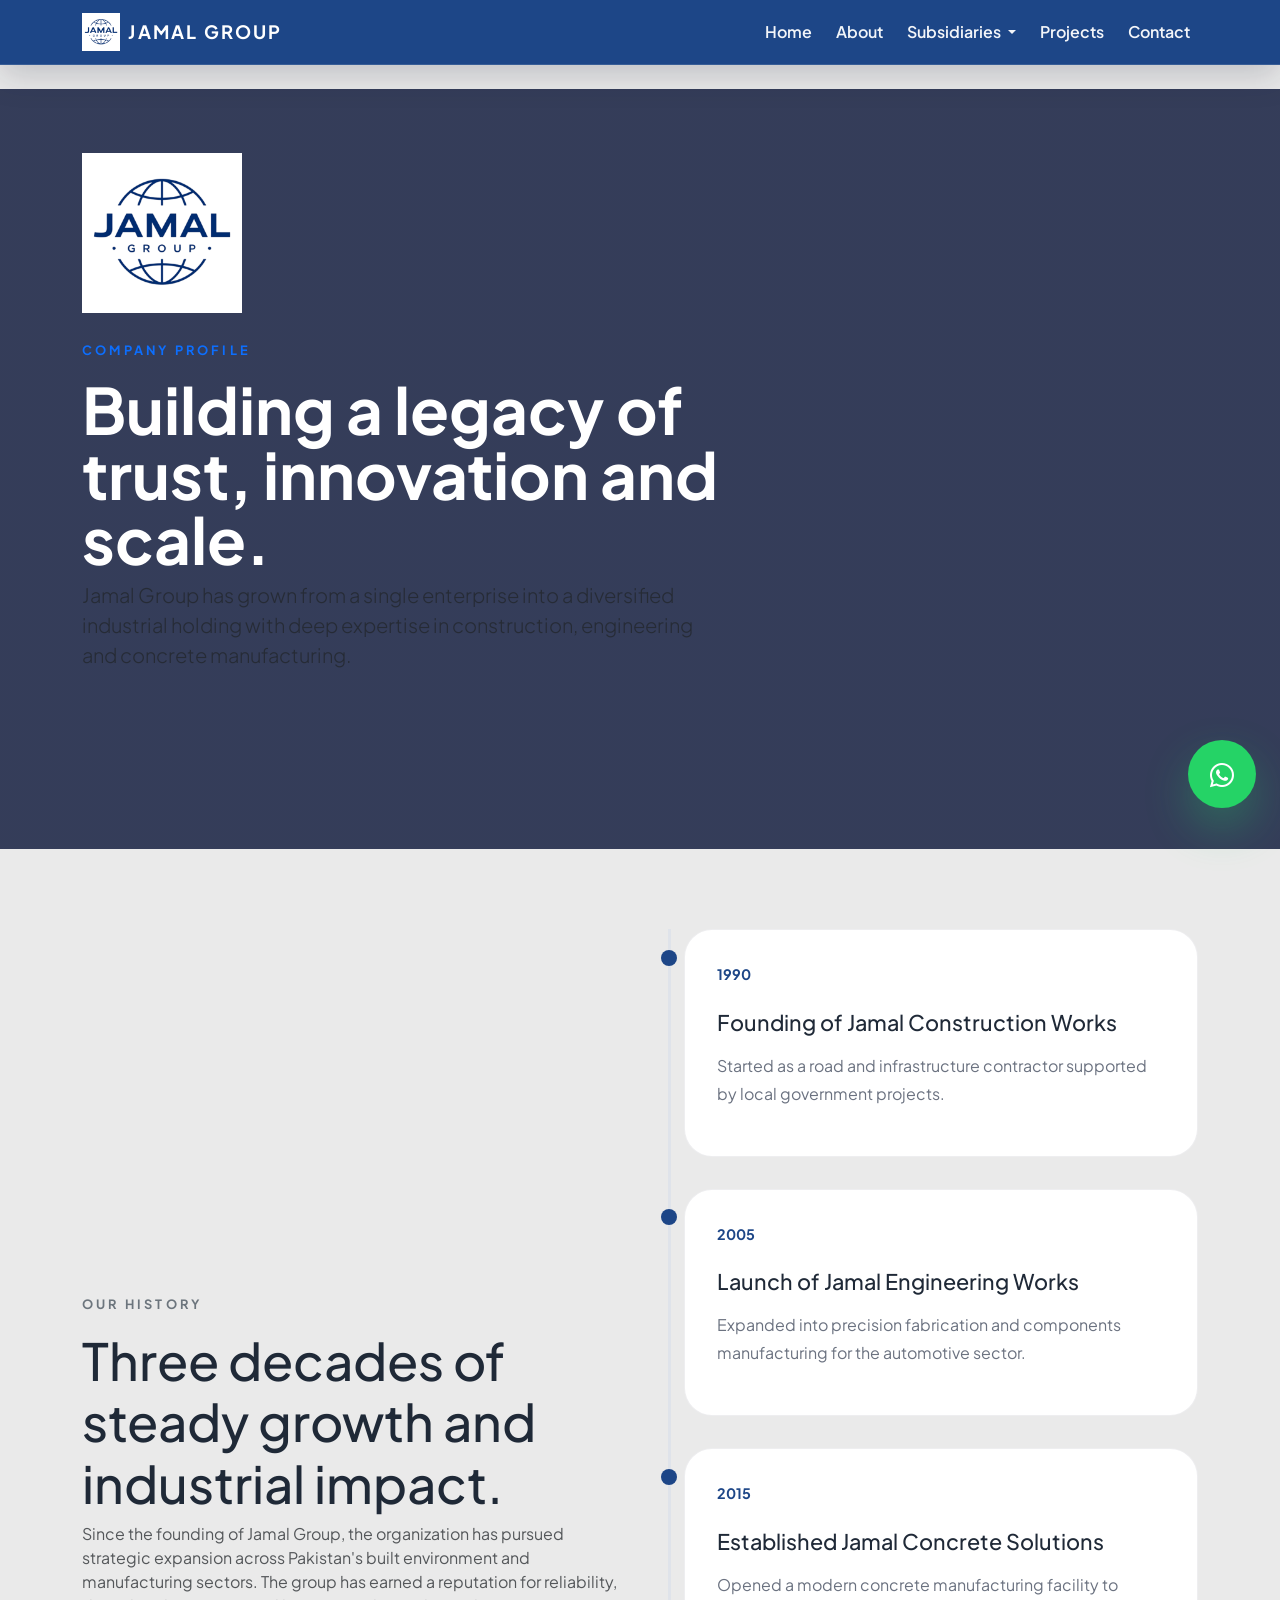
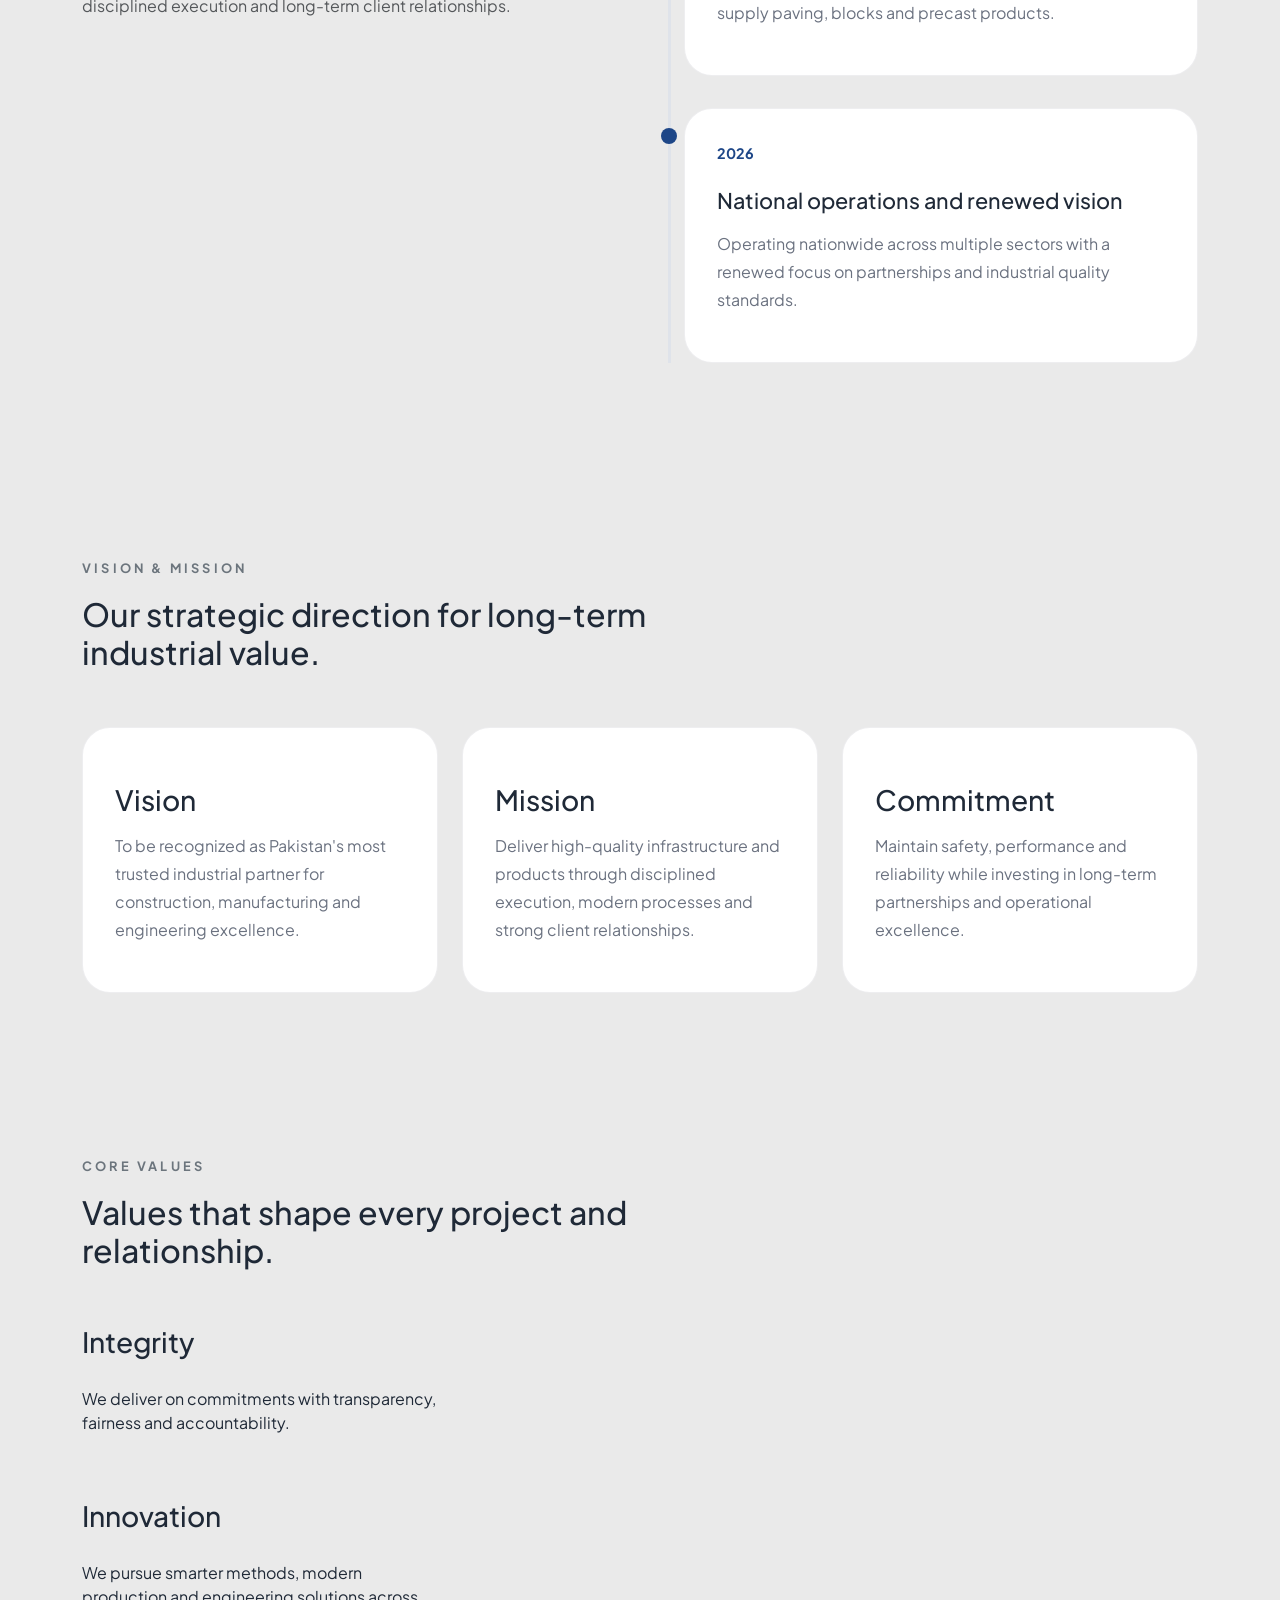
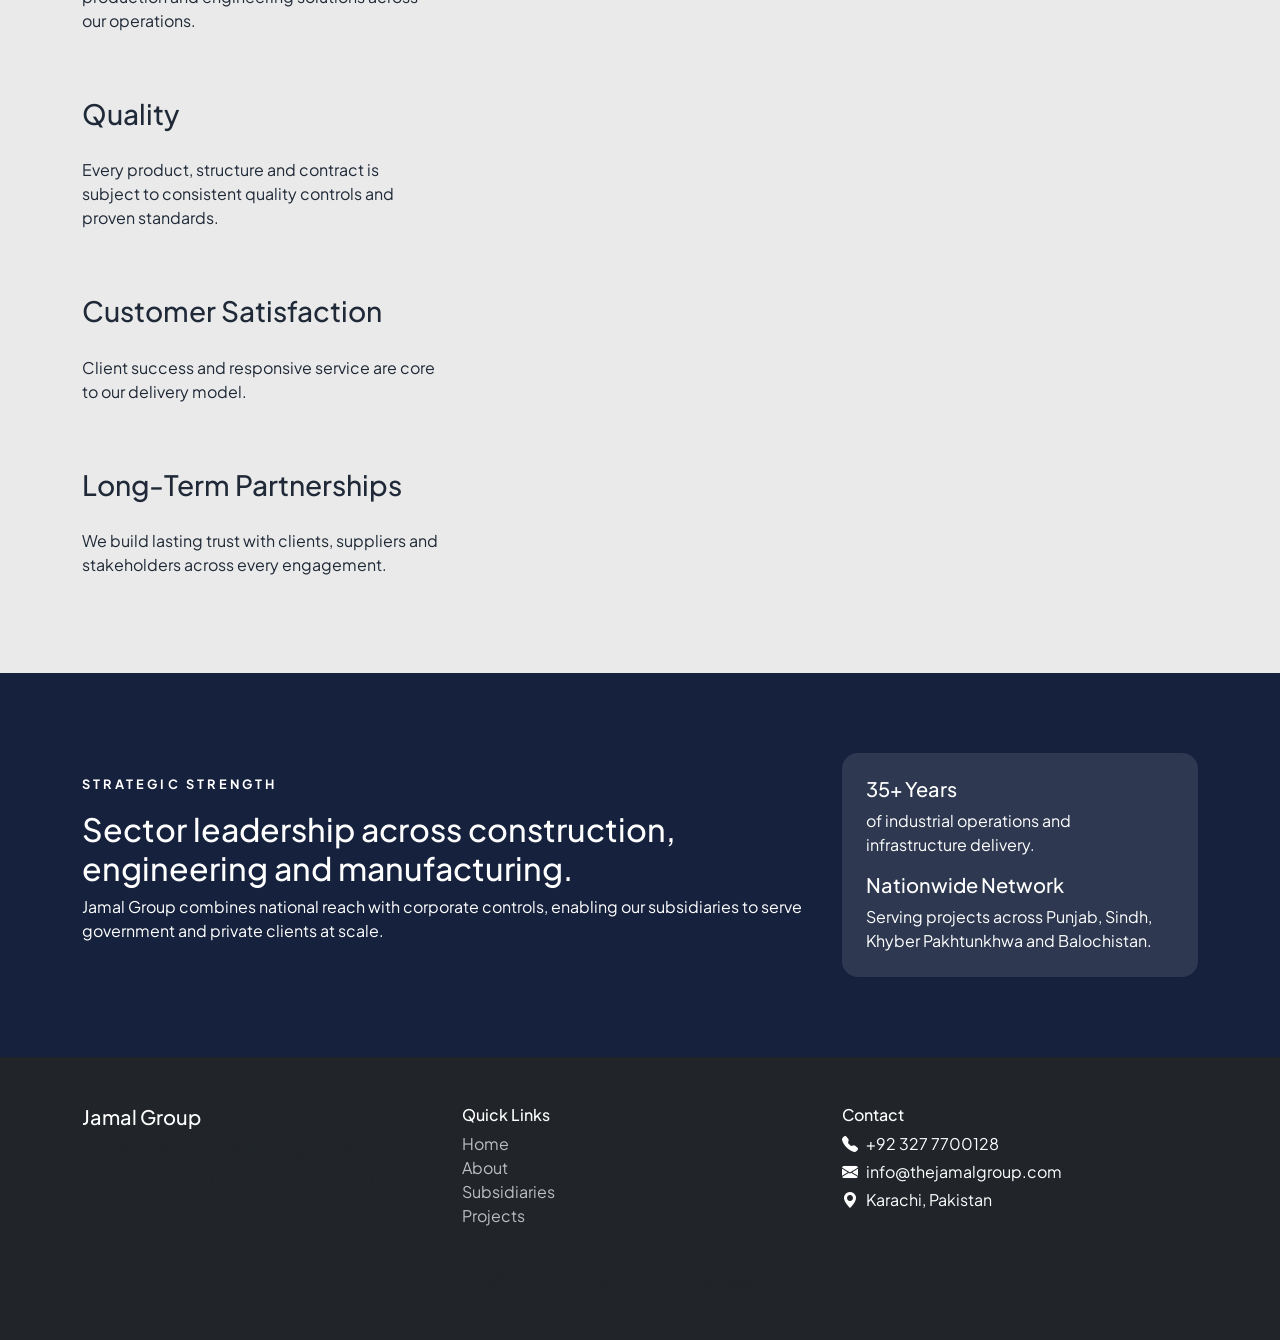
==== about.html @ 405526c2 "basic site" ====
﻿<!DOCTYPE html>
<html lang="en">
<head>
  <meta charset="UTF-8" />
  <meta name="viewport" content="width=device-width, initial-scale=1.0" />
  <title>About Jamal Group | Corporate History & Values</title>
  <meta name="description" content="Discover Jamal Group's history, vision, mission, and values as a leading Pakistani industrial group." />
  <link rel="preconnect" href="https://fonts.googleapis.com" />
  <link rel="preconnect" href="https://fonts.gstatic.com" crossorigin />
  <link href="https://fonts.googleapis.com/css2?family=Inter:wght@400;500;600;700;800&family=Plus+Jakarta+Sans:wght@500;600;700;800&display=swap" rel="stylesheet" />
  <link rel="stylesheet" href="https://cdn.jsdelivr.net/npm/bootstrap@5.3.3/dist/css/bootstrap.min.css" />
  <link rel="stylesheet" href="https://cdn.jsdelivr.net/npm/bootstrap-icons@1.10.5/font/bootstrap-icons.css" />
  <link rel="stylesheet" href="css/style.css" />
</head>
<body>
  <button class="back-to-top" aria-label="Back to top"><i class="bi bi-arrow-up-short"></i></button>
  <header class="navbar navbar-expand-lg navbar-dark sticky-top nav-main">
    <div class="container">
      <a class="navbar-brand fw-bold d-flex align-items-center gap-2" href="index.html">
        <img src="assets/main_logo.png" alt="Jamal Group logo" class="brand-logo" />
        JAMAL GROUP
      </a>
      <button class="navbar-toggler" type="button" data-bs-toggle="collapse" data-bs-target="#navMenu" aria-controls="navMenu" aria-expanded="false" aria-label="Toggle navigation">
        <span class="navbar-toggler-icon"></span>
      </button>
      <div class="collapse navbar-collapse" id="navMenu">
        <ul class="navbar-nav ms-auto align-items-lg-center">
          <li class="nav-item"><a class="nav-link" href="index.html">Home</a></li>
          <li class="nav-item"><a class="nav-link active" href="about.html">About</a></li>
          <li class="nav-item dropdown">
            <a class="nav-link dropdown-toggle" href="subsidiaries.html" role="button" data-bs-toggle="dropdown" aria-expanded="false">
              Subsidiaries
            </a>
            <ul class="dropdown-menu">
              <li><a class="dropdown-item" href="subsidiaries.html">All subsidiaries</a></li>
              <li><a class="dropdown-item" href="concrete.html">Jamal Concrete Solutions</a></li>
              <li><a class="dropdown-item" href="engineering.html">Jamal Engineering Works</a></li>
              <li><a class="dropdown-item" href="construction.html">Jamal Construction Works</a></li>
            </ul>
          </li>
          <li class="nav-item"><a class="nav-link" href="projects.html">Projects</a></li>
          <li class="nav-item"><a class="nav-link" href="contact.html">Contact</a></li>
        </ul>
      </div>
    </div>
  </header>

  <main>
    <section class="hero hero-subtle text-dark overflow-hidden">
      <div class="hero-overlay"></div>
      <div class="container py-6">
        <div class="row align-items-center gy-4">
          <div class="col-lg-7">
            <img src="assets/main_logo.png" alt="Jamal Group logo" class="hero-logo" />
            <span class="eyebrow text-primary">Company profile</span>
            <h1 class="display-5 fw-bold">Building a legacy of trust, innovation and scale.</h1>
            <p class="lead text-muted">Jamal Group has grown from a single enterprise into a diversified industrial holding with deep expertise in construction, engineering and concrete manufacturing.</p>
          </div>
        </div>
      </div>
    </section>

    <section class="section section-light">
      <div class="container">
        <div class="row gy-5 align-items-center">
          <div class="col-lg-6 reveal">
            <div class="section-title">
              <span class="eyebrow text-secondary">Our history</span>
              <h2>Three decades of steady growth and industrial impact.</h2>
            </div>
            <p class="text-muted">Since the founding of Jamal Group, the organization has pursued strategic expansion across Pakistan's built environment and manufacturing sectors. The group has earned a reputation for reliability, disciplined execution and long-term client relationships.</p>
          </div>
          <div class="col-lg-6 reveal">
            <div class="timeline">
              <article class="timeline-card">
                <p class="date">1990</p>
                <h3>Founding of Jamal Construction Works</h3>
                <p>Started as a road and infrastructure contractor supported by local government projects.</p>
              </article>
              <article class="timeline-card">
                <p class="date">2005</p>
                <h3>Launch of Jamal Engineering Works</h3>
                <p>Expanded into precision fabrication and components manufacturing for the automotive sector.</p>
              </article>
              <article class="timeline-card">
                <p class="date">2015</p>
                <h3>Established Jamal Concrete Solutions</h3>
                <p>Opened a modern concrete manufacturing facility to supply paving, blocks and precast products.</p>
              </article>
              <article class="timeline-card">
                <p class="date">2026</p>
                <h3>National operations and renewed vision</h3>
                <p>Operating nationwide across multiple sectors with a renewed focus on partnerships and industrial quality standards.</p>
              </article>
            </div>
          </div>
        </div>
      </div>
    </section>

    <section class="section">
      <div class="container">
        <div class="row mb-5 align-items-end">
          <div class="col-lg-7">
            <span class="eyebrow text-secondary">Vision & mission</span>
            <h2>Our strategic direction for long-term industrial value.</h2>
          </div>
        </div>
        <div class="row g-4">
          <div class="col-md-4 reveal">
            <article class="feature-card">
              <h3>Vision</h3>
              <p>To be recognized as Pakistan's most trusted industrial partner for construction, manufacturing and engineering excellence.</p>
            </article>
          </div>
          <div class="col-md-4 reveal">
            <article class="feature-card">
              <h3>Mission</h3>
              <p>Deliver high-quality infrastructure and products through disciplined execution, modern processes and strong client relationships.</p>
            </article>
          </div>
          <div class="col-md-4 reveal">
            <article class="feature-card">
              <h3>Commitment</h3>
              <p>Maintain safety, performance and reliability while investing in long-term partnerships and operational excellence.</p>
            </article>
          </div>
        </div>
      </div>
    </section>

    <section class="section section-light">
      <div class="container">
        <div class="row mb-5 align-items-end">
          <div class="col-lg-7">
            <span class="eyebrow text-secondary">Core values</span>
            <h2>Values that shape every project and relationship.</h2>
          </div>
        </div>
        <div class="row g-4 values-grid">
          <div class="col-md-4 reveal">
            <article class="value-card">
              <h3>Integrity</h3>
              <p>We deliver on commitments with transparency, fairness and accountability.</p>
            </article>
          </div>
          <div class="col-md-4 reveal">
            <article class="value-card">
              <h3>Innovation</h3>
              <p>We pursue smarter methods, modern production and engineering solutions across our operations.</p>
            </article>
          </div>
          <div class="col-md-4 reveal">
            <article class="value-card">
              <h3>Quality</h3>
              <p>Every product, structure and contract is subject to consistent quality controls and proven standards.</p>
            </article>
          </div>
          <div class="col-md-4 reveal">
            <article class="value-card">
              <h3>Customer Satisfaction</h3>
              <p>Client success and responsive service are core to our delivery model.</p>
            </article>
          </div>
          <div class="col-md-4 reveal">
            <article class="value-card">
              <h3>Long-Term Partnerships</h3>
              <p>We build lasting trust with clients, suppliers and stakeholders across every engagement.</p>
            </article>
          </div>
        </div>
      </div>
    </section>

    <section class="section section-dark">
      <div class="container">
        <div class="row align-items-center gy-4">
          <div class="col-lg-8 reveal">
            <span class="eyebrow text-white">Strategic strength</span>
            <h2>Sector leadership across construction, engineering and manufacturing.</h2>
            <p>Jamal Group combines national reach with corporate controls, enabling our subsidiaries to serve government and private clients at scale.</p>
          </div>
          <div class="col-lg-4 reveal">
            <div class="card p-4 bg-white bg-opacity-10 border-0 rounded-4 text-white">
              <div class="mb-3">
                <h3 class="h5">35+ Years</h3>
                <p class="mb-0">of industrial operations and infrastructure delivery.</p>
              </div>
              <div>
                <h3 class="h5">Nationwide Network</h3>
                <p class="mb-0">Serving projects across Punjab, Sindh, Khyber Pakhtunkhwa and Balochistan.</p>
              </div>
            </div>
          </div>
        </div>
      </div>
    </section>
  </main>

  <footer class="site-footer bg-dark text-white py-5">
    <div class="container">
      <div class="row gy-4">
        <div class="col-md-4">
          <h3 class="h5 text-white">Jamal Group</h3>
          <p class="text-muted">A trusted Pakistani industrial group focused on construction, engineering and building materials.</p>
        </div>
        <div class="col-md-4">
          <h4 class="h6 text-white">Quick Links</h4>
          <ul class="list-unstyled footer-links">
            <li><a href="index.html">Home</a></li>
            <li><a href="about.html">About</a></li>
            <li><a href="subsidiaries.html">Subsidiaries</a></li>
            <li><a href="projects.html">Projects</a></li>
          </ul>
        </div>
        <div class="col-md-4">
          <h4 class="h6 text-white">Contact</h4>
          <p class="mb-1"><i class="bi bi-telephone-fill me-2"></i>+92 327 7700128</p>
          <p class="mb-1"><i class="bi bi-envelope-fill me-2"></i>info@thejamalgroup.com</p>
          <p class="mb-0"><i class="bi bi-geo-alt-fill me-2"></i>Karachi, Pakistan</p>
        </div>
      </div>
      <div class="text-center text-muted mt-4">
        © 2026 Jamal Group. All rights reserved.
      </div>
    </div>
  </footer>

  <a href="https://wa.me/923277700128?text=Hello%20Jamal%20Group%2C%20I%20would%20like%20to%20chat%20about%20your%20services." class="whatsapp-chat" target="_blank" rel="noopener noreferrer" aria-label="Chat on WhatsApp">
    <i class="bi bi-whatsapp fs-4"></i>
  </a>
  <script src="https://cdn.jsdelivr.net/npm/bootstrap@5.3.3/dist/js/bootstrap.bundle.min.js"></script>
  <script src="js/main.js"></script>
</body>
</html>
---- css/style.css ----
/* Jamal Group corporate stylesheet */
:root {
  --primary: #1D4687;
  --secondary: #A6A3A3;
  --light-bg: #EAEAEA;
  --accent: #D72626;
  --surface: #ffffff;
  --surface-dark: #111827;
  --text: #1F2937;
  --muted: #6B7280;
  --shadow: 0 28px 80px rgba(17, 24, 39, 0.08);
}

* {
  box-sizing: border-box;
}

html {
  scroll-behavior: smooth;
}

body {
  margin: 0;
  font-family: 'Plus Jakarta Sans', 'Inter', sans-serif;
  color: var(--text);
  background: var(--light-bg);
}

img {
  max-width: 100%;
  display: block;
}

a {
  text-decoration: none;
}

button,
input,
textarea,
select {
  font: inherit;
}

.nav-main {
  background: var(--primary);
  border-bottom: 1px solid rgba(255, 255, 255, 0.12);
  box-shadow: 0 12px 32px rgba(15, 23, 42, 0.18);
  margin-bottom: 1.5rem;
}

.nav-main .navbar-brand {
  font-size: 1.15rem;
  letter-spacing: 0.12em;
  color: #fff;
}

.nav-main .navbar-toggler {
  border-color: rgba(255,255,255,0.45);
}

.nav-main .navbar-toggler-icon {
  filter: invert(1);
}

.nav-main .navbar-nav {
  gap: 0.5rem;
}

.brand-logo {
  width: 2.4rem;
  height: auto;
}

.hero-logo {
  max-width: 10rem;
  margin-bottom: 1.5rem;
}

.company-logo {
  width: 4rem;
  height: auto;
  display: block;
  margin-bottom: 1rem;
}

.nav-main .nav-link {
  color: rgba(255,255,255,0.95) !important;
  transition: color 0.2s ease;
  font-weight: 600;
}

.nav-main .nav-link:hover,
.nav-main .nav-link.active {
  color: #f1f5f9 !important;
}

.hero {
  position: relative;
  min-height: 760px;
  background: linear-gradient(180deg, rgba(13, 23, 57, 0.72), rgba(13, 23, 57, 0.72)), url('https://images.unsplash.com/photo-1508873699372-7ae5d4f0f5c5?auto=format&fit=crop&w=1800&q=80') center/cover no-repeat;
  padding-top: 4rem;
}

.hero-overlay {
  position: absolute;
  inset: 0;
  background: rgba(13, 23, 57, 0.35);
}

.hero .container,
.hero .row {
  position: relative;
  z-index: 1;
}

.hero h1 {
  color: #fff;
  font-size: clamp(2.8rem, 5vw, 4.8rem);
  line-height: 1.02;
}

.hero p.lead {
  color: rgba(255,255,255,0.82);
  max-width: 58rem;
}

.eyebrow {
  display: inline-flex;
  text-transform: uppercase;
  letter-spacing: 0.25em;
  font-size: 0.8rem;
  font-weight: 700;
  margin-bottom: 1rem;
}

.eyebrow.text-primary {
  color: var(--primary);
}

.hero-card {
  border: 1px solid rgba(255,255,255,0.16);
  background: rgba(255,255,255,0.96);
}

.stat-box {
  border: 1px solid rgba(29, 70, 135, 0.14);
  min-width: 130px;
}

.section {
  padding: 5rem 0;
}

.section-light {
  background: var(--light-bg);
}

.section-dark {
  background: #16223D;
  color: white;
}

.section-dark h2,
.section-dark p,
.section-dark h3,
.section-dark .eyebrow {
  color: #fff;
}

.section-dark .feature-card,
.section-dark .service-card {
  background: rgba(255,255,255,0.06);
}

.feature-card,
.service-card,
.card-subsidiary,
.counter-box,
.timeline-card,
.map-card {
  transition: transform 0.3s ease, box-shadow 0.3s ease;
}

.feature-card:hover,
.service-card:hover,
.card-subsidiary:hover,
.counter-box:hover,
.timeline-card:hover,
.map-card:hover {
  transform: translateY(-6px);
  box-shadow: 0 24px 60px rgba(16, 24, 40, 0.12);
}

.feature-card,
.service-card,
.card-subsidiary,
.timeline-card,
.map-card {
  background: #fff;
  border: 1px solid rgba(15, 23, 42, 0.07);
  border-radius: 1.75rem;
  padding: 2rem;
}

.feature-card i,
.service-card i {
  color: var(--primary);
}

.feature-card h3,
.service-card h3,
.card-subsidiary h3,
.timeline-card h3 {
  margin-top: 1.4rem;
  margin-bottom: 1rem;
}

.feature-card p,
.service-card p,
.card-subsidiary p,
.timeline-card p {
  color: var(--muted);
  line-height: 1.75;
}

.card-subsidiary {
  min-height: 240px;
}

.card-subsidiary .eyebrow {
  color: var(--primary);
}

.timeline {
  position: relative;
  padding-left: 2rem;
}

.timeline::before {
  content: '';
  position: absolute;
  left: 1rem;
  top: 0;
  height: 100%;
  width: 3px;
  background: #dfe3ea;
}

.timeline-card {
  position: relative;
  margin-bottom: 2rem;
}

.timeline-card::before {
  content: '';
  position: absolute;
  left: -1.5rem;
  top: 1.2rem;
  width: 1rem;
  height: 1rem;
  border-radius: 50%;
  background: var(--primary);
}

.timeline-card .date {
  font-size: 0.9rem;
  font-weight: 700;
  color: var(--primary);
}

.timeline-card h3 {
  font-size: 1.35rem;
}

.values-grid {
  display: grid;
  gap: 1.5rem;
}

.values-grid .value-card {
  display: grid;
  gap: 1rem;
}

.values-grid .value-card h3 {
  margin-bottom: 0.75rem;
}

.map-card {
  min-height: 320px;
  background-size: cover;
  background-position: center;
  border-radius: 1.75rem;
}

.back-to-top {
  position: fixed;
  right: 1.5rem;
  bottom: 1.5rem;
  width: 3.75rem;
  height: 3.75rem;
  border: none;
  border-radius: 50%;
  background: var(--primary);
  color: #fff;
  display: grid;
  place-items: center;
  box-shadow: 0 24px 50px rgba(29, 70, 135, 0.24);
  opacity: 0;
  pointer-events: none;
  transition: opacity 0.25s ease, transform 0.25s ease;
  z-index: 1100;
}

.back-to-top.show {
  opacity: 1;
  pointer-events: auto;
  transform: translateY(-0.5rem);
}

.whatsapp-chat {
  position: fixed;
  right: 1.5rem;
  bottom: 5.75rem;
  width: 4.25rem;
  height: 4.25rem;
  display: grid;
  place-items: center;
  border-radius: 50%;
  background: #25d366;
  color: #fff;
  box-shadow: 0 20px 45px rgba(37, 211, 102, 0.3);
  z-index: 1105;
  transition: transform 0.2s ease, box-shadow 0.2s ease;
}

.whatsapp-chat:hover {
  transform: translateY(-0.25rem);
  box-shadow: 0 24px 55px rgba(37, 211, 102, 0.38);
}

.contact-card {
  border-radius: 1.5rem;
  background: #fff;
  border: 1px solid rgba(15, 23, 42, 0.08);
  padding: 1.5rem;
}

.contact-card h3 {
  margin-bottom: 1rem;
}

.contact-card p,
.contact-card a {
  color: var(--text);
}

.contact-card a:hover {
  color: var(--primary);
}

.contact-form input,
.contact-form textarea,
.contact-form select {
  border-radius: 1rem;
  border: 1px solid rgba(15, 23, 42, 0.12);
  padding: 1rem 1.1rem;
}

.contact-form textarea {
  resize: vertical;
}

.form-note {
  min-height: 1.5rem;
  color: var(--accent);
  font-weight: 700;
}

.footer-links a {
  display: inline-flex;
  color: rgba(255,255,255,0.7);
}

.footer-links a:hover {
  color: #fff;
}

.site-footer {
  background: #0f172a;
}

.section-title {
  max-width: 640px;
}

.section .section-title h2 {
  font-size: clamp(2rem, 4vw, 3.25rem);
}

.btn-primary {
  background: var(--primary);
  border-color: var(--primary);
}

.btn-primary:hover {
  background: #163d84;
  border-color: #163d84;
}

.btn-outline-light {
  color: #fff;
  border-color: rgba(255,255,255,0.6);
}

.btn-outline-light:hover {
  color: #fff;
  background: rgba(255,255,255,0.12);
}

.reveal {
  opacity: 0;
  transform: translateY(32px);
  transition: opacity 0.8s ease, transform 0.8s ease;
}

.reveal-visible {
  opacity: 1;
  transform: translateY(0);
}

.project-card {
  border-radius: 1.75rem;
  overflow: hidden;
  background: #fff;
  border: 1px solid rgba(15, 23, 42, 0.07);
  padding: 0;
}

.project-image {
  height: 240px;
  background-size: cover;
  background-position: center;
}

.project-card .tag {
  display: inline-flex;
  margin-top: 1rem;
  padding: 0.5rem 0.85rem;
  border-radius: 999px;
  background: rgba(29, 70, 135, 0.1);
  color: var(--primary);
  font-size: 0.85rem;
  font-weight: 700;
}

.project-card h3 {
  margin-top: 1rem;
}

.project-card p {
  color: var(--muted);
}

@media (max-width: 991.98px) {
  .hero {
    min-height: 640px;
    padding-top: 3rem;
  }

  .section {
    padding: 4rem 0;
  }
}

@media (max-width: 767.98px) {
  .hero {
    min-height: 520px;
    background-position: center 40%;
  }

  .section {
    padding: 3rem 0;
  }

  .feature-card,
  .service-card,
  .card-subsidiary,
  .timeline-card,
  .map-card,
  .project-card {
    padding: 1.5rem;
  }

  .timeline {
    padding-left: 1rem;
  }

  .timeline::before {
    left: 0.5rem;
  }

  .timeline-card::before {
    left: -1.9rem;
  }
}
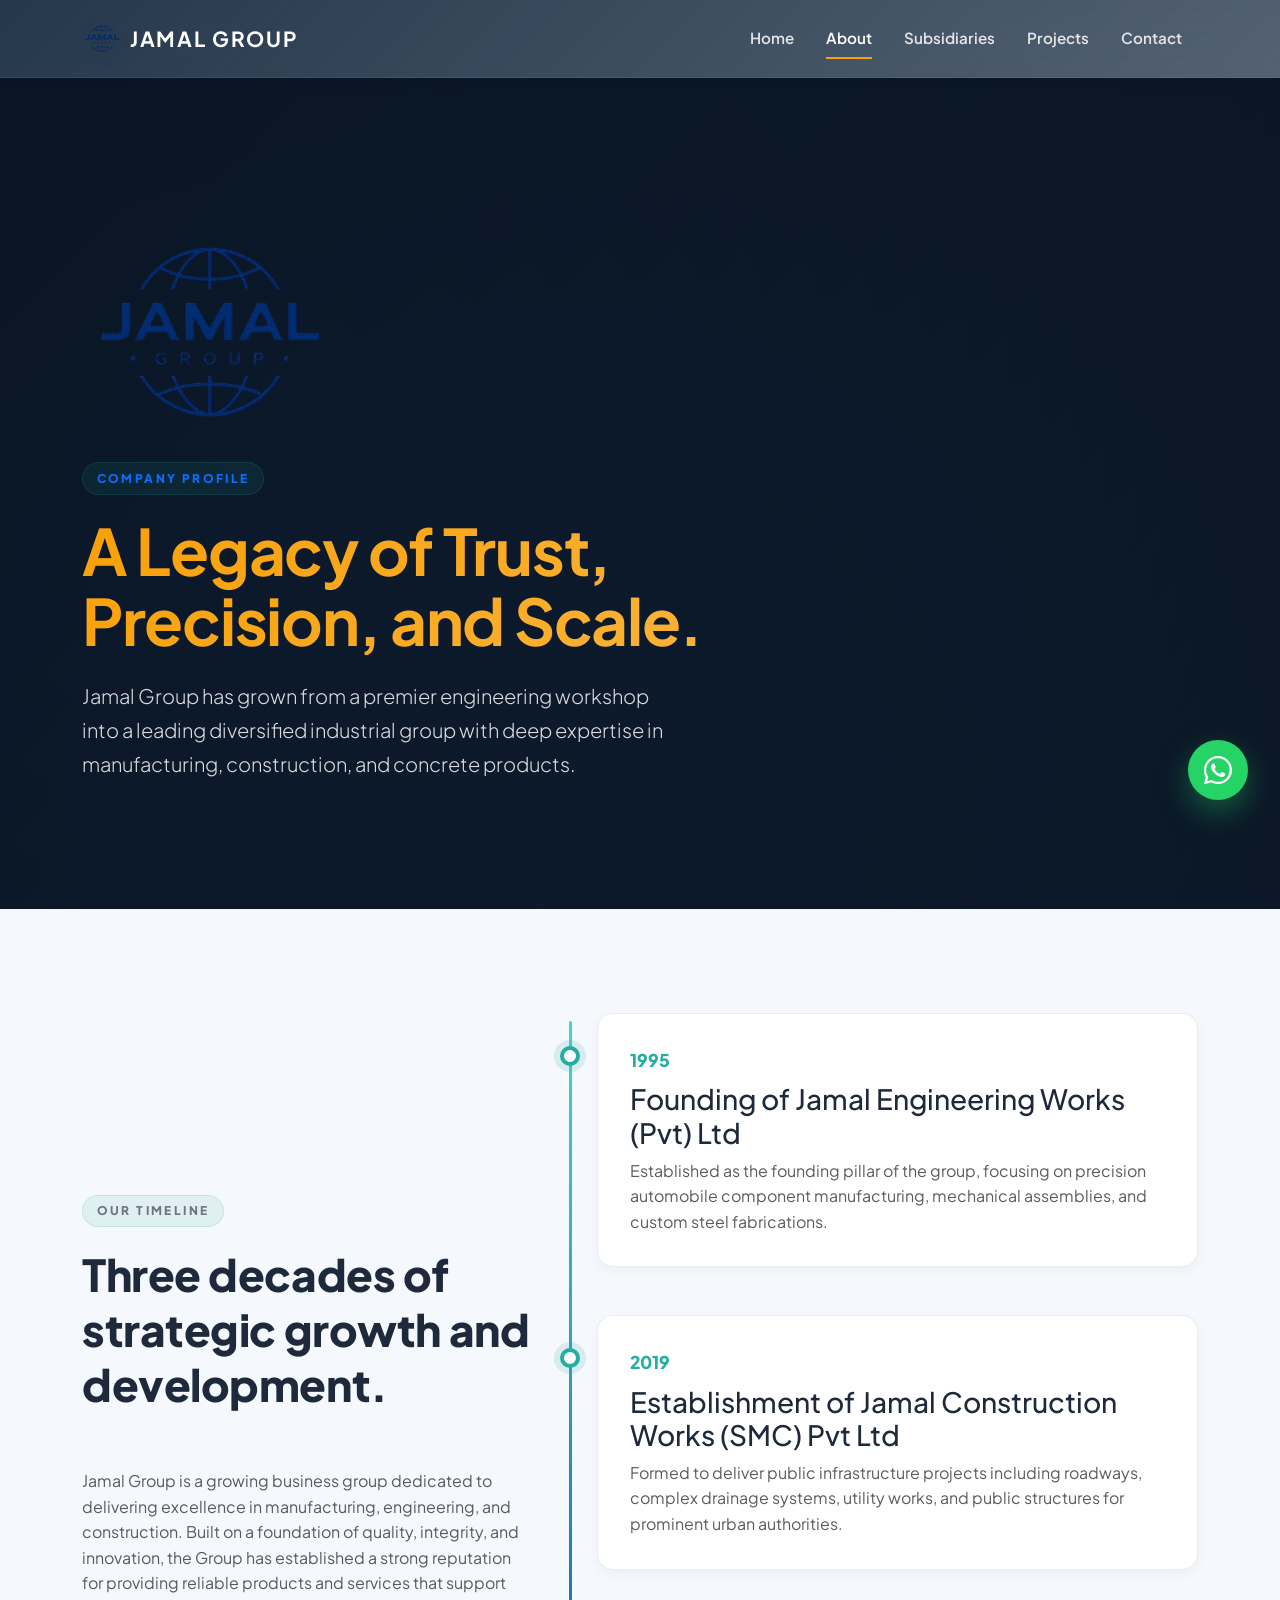
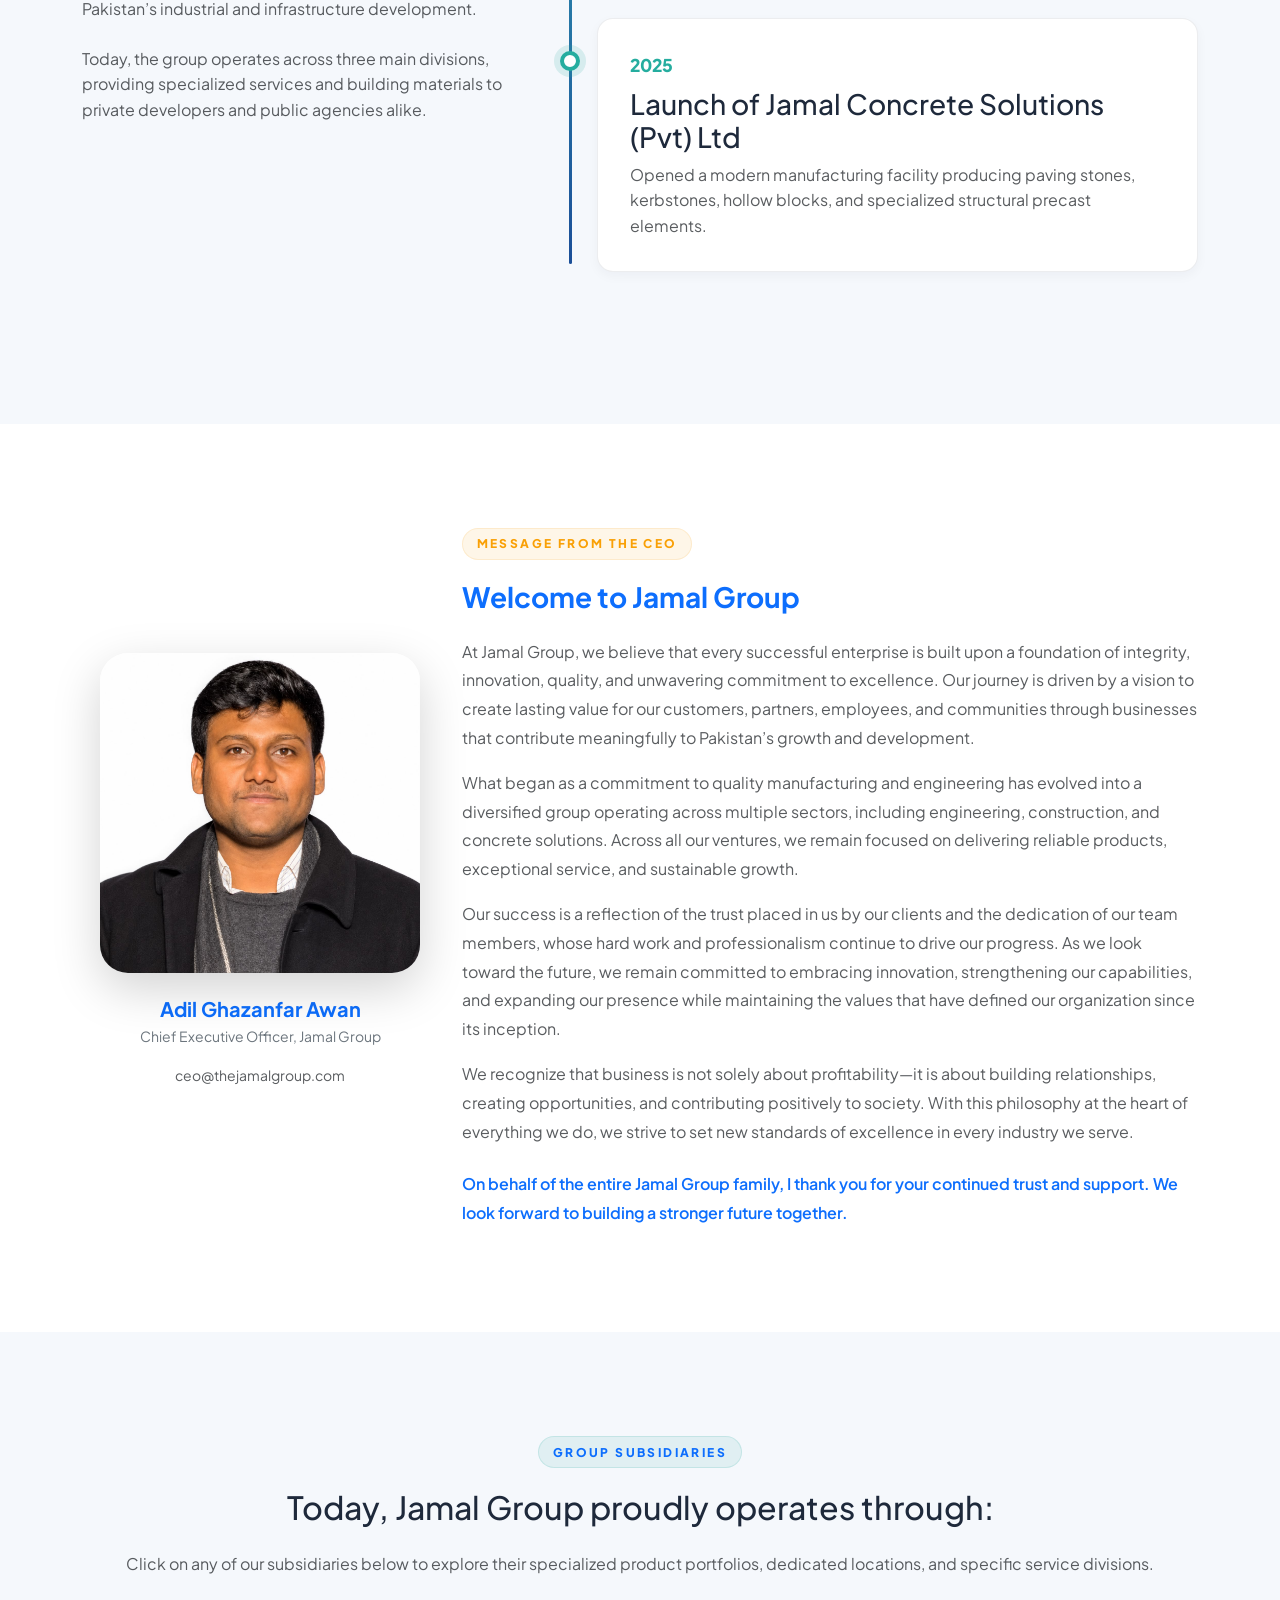
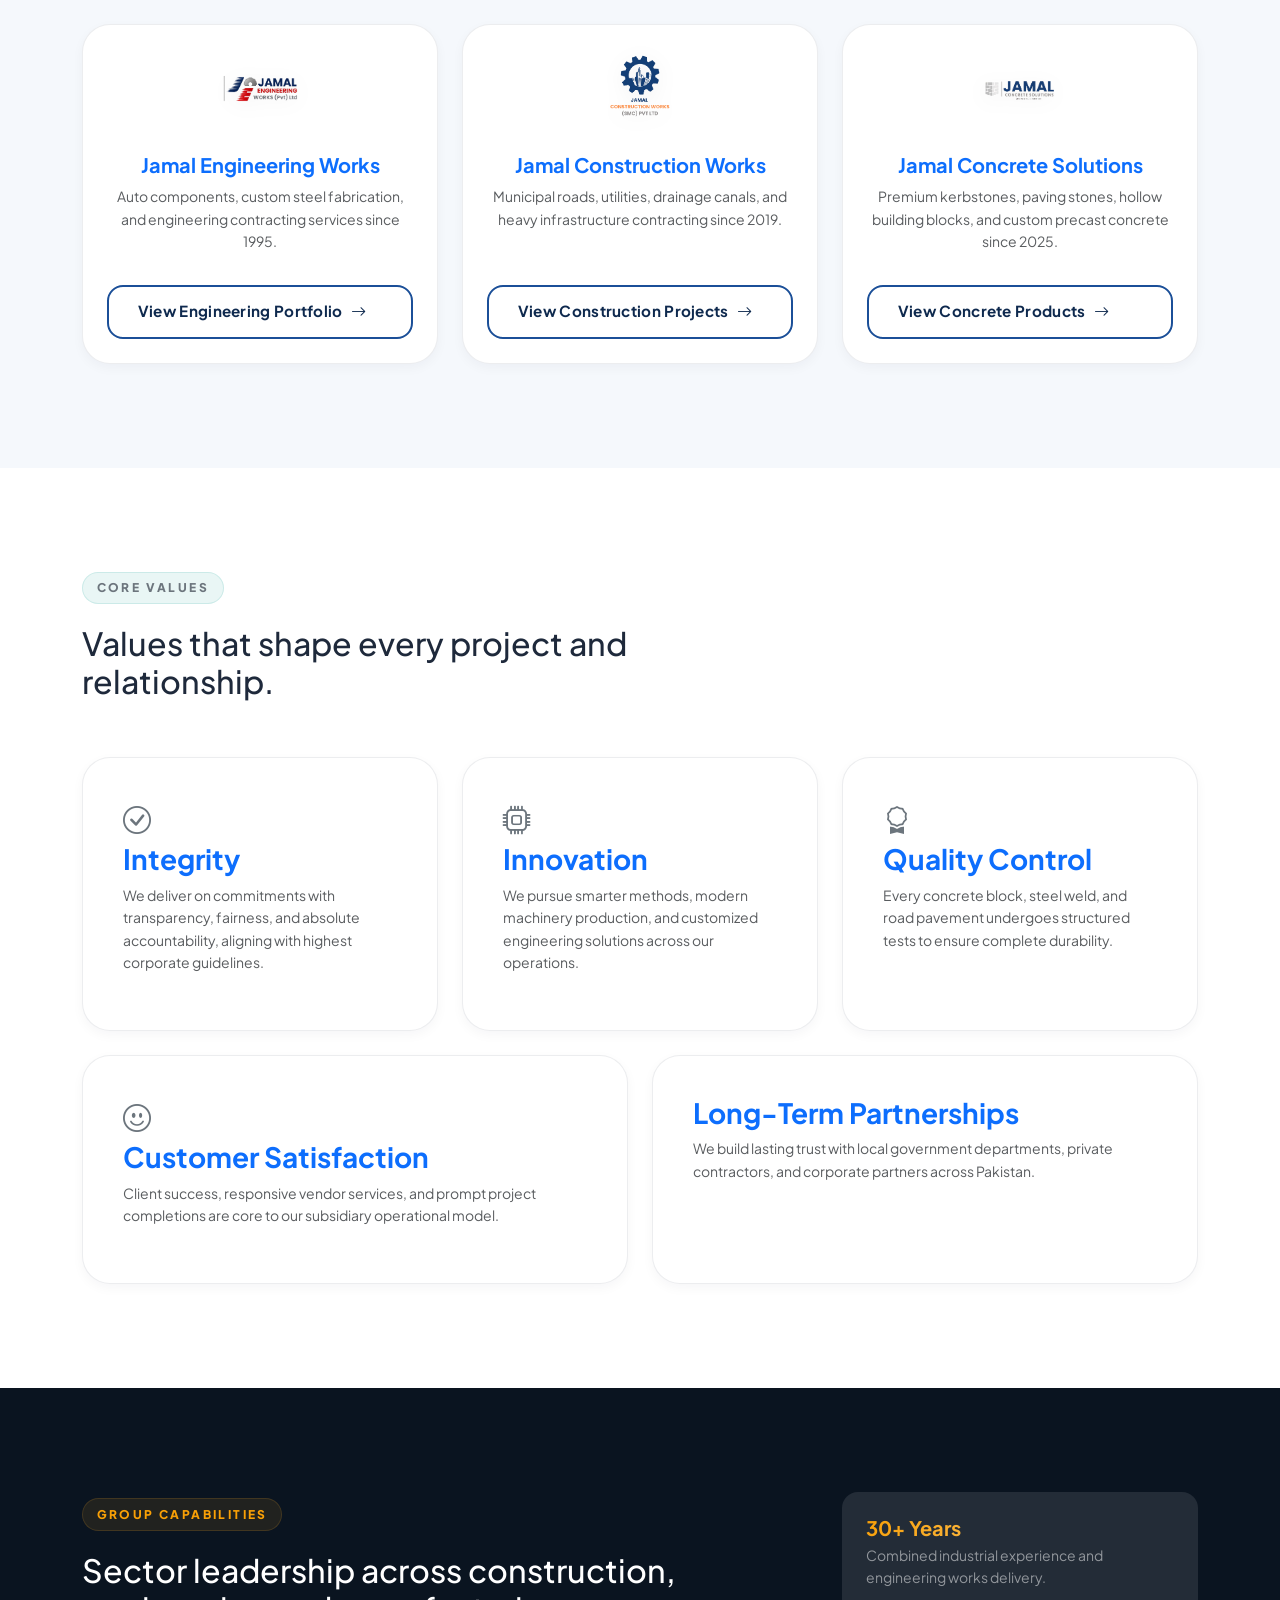
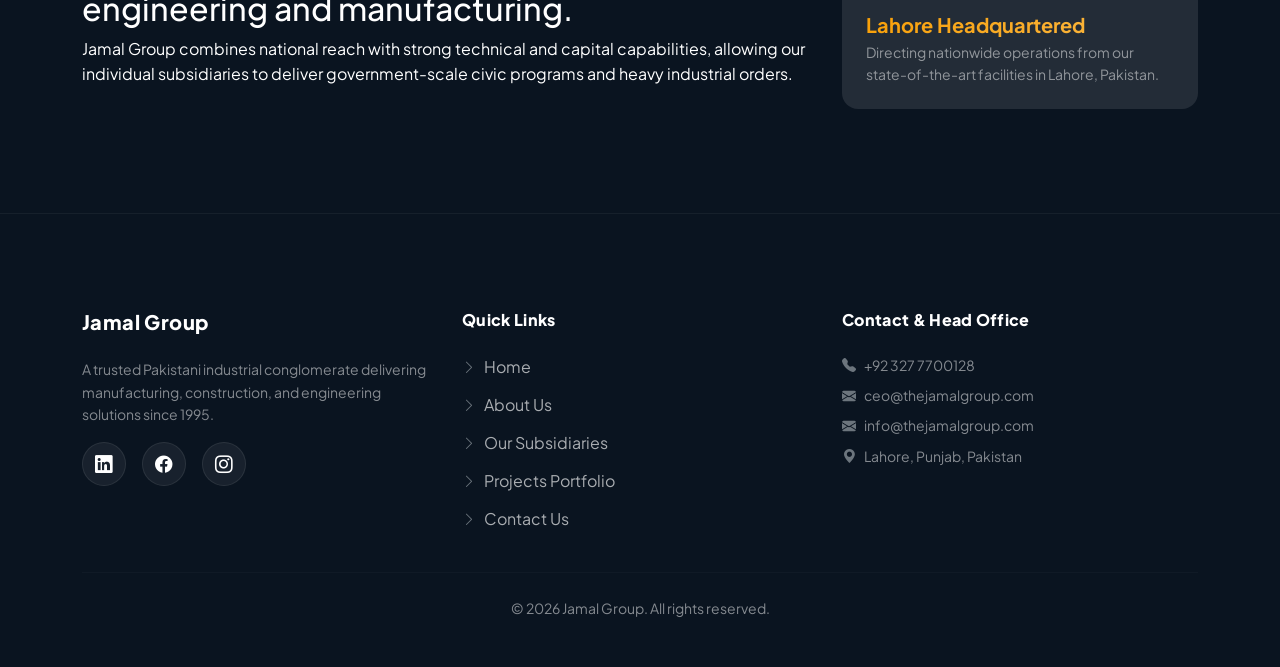
==== commit fdcaee7e: "changes" ====
--- a/about.html
+++ b/about.html
@@ -1,19 +1,19 @@
-﻿<!DOCTYPE html>
+<!DOCTYPE html>
 <html lang="en">
 <head>
   <meta charset="UTF-8" />
   <meta name="viewport" content="width=device-width, initial-scale=1.0" />
-  <title>About Jamal Group | Corporate History & Values</title>
+  <title>About Jamal Group | Corporate History &amp; Values</title>
   <meta name="description" content="Discover Jamal Group's history, vision, mission, and values as a leading Pakistani industrial group." />
   <link rel="preconnect" href="https://fonts.googleapis.com" />
   <link rel="preconnect" href="https://fonts.gstatic.com" crossorigin />
-  <link href="https://fonts.googleapis.com/css2?family=Inter:wght@400;500;600;700;800&family=Plus+Jakarta+Sans:wght@500;600;700;800&display=swap" rel="stylesheet" />
   <link rel="stylesheet" href="https://cdn.jsdelivr.net/npm/bootstrap@5.3.3/dist/css/bootstrap.min.css" />
   <link rel="stylesheet" href="https://cdn.jsdelivr.net/npm/bootstrap-icons@1.10.5/font/bootstrap-icons.css" />
   <link rel="stylesheet" href="css/style.css" />
 </head>
 <body>
   <button class="back-to-top" aria-label="Back to top"><i class="bi bi-arrow-up-short"></i></button>
+
   <header class="navbar navbar-expand-lg navbar-dark sticky-top nav-main">
     <div class="container">
       <a class="navbar-brand fw-bold d-flex align-items-center gap-2" href="index.html">
@@ -52,143 +52,184 @@
         <div class="row align-items-center gy-4">
           <div class="col-lg-7">
             <img src="assets/main_logo.png" alt="Jamal Group logo" class="hero-logo" />
-            <span class="eyebrow text-primary">Company profile</span>
-            <h1 class="display-5 fw-bold">Building a legacy of trust, innovation and scale.</h1>
-            <p class="lead text-muted">Jamal Group has grown from a single enterprise into a diversified industrial holding with deep expertise in construction, engineering and concrete manufacturing.</p>
-          </div>
-        </div>
-      </div>
-    </section>
-
+            <span class="eyebrow text-primary">Company Profile</span>
+            <h1 class="display-5 fw-bold text-white text-gradient-accent">A Legacy of Trust, Precision, and Scale.</h1>
+            <p class="lead text-white-75">Jamal Group has grown from a premier engineering workshop into a leading diversified industrial group with deep expertise in manufacturing, construction, and concrete products.</p>
+          </div>
+        </div>
+      </div>
+    </section>
+
+    <!-- Company Timeline Section -->
     <section class="section section-light">
       <div class="container">
         <div class="row gy-5 align-items-center">
-          <div class="col-lg-6 reveal">
+          <div class="col-lg-5 reveal">
             <div class="section-title">
-              <span class="eyebrow text-secondary">Our history</span>
-              <h2>Three decades of steady growth and industrial impact.</h2>
-            </div>
-            <p class="text-muted">Since the founding of Jamal Group, the organization has pursued strategic expansion across Pakistan's built environment and manufacturing sectors. The group has earned a reputation for reliability, disciplined execution and long-term client relationships.</p>
-          </div>
-          <div class="col-lg-6 reveal">
+              <span class="eyebrow text-secondary">Our Timeline</span>
+              <h2>Three decades of strategic growth and development.</h2>
+            </div>
+            <p class="text-muted mb-4">Jamal Group is a growing business group dedicated to delivering excellence in manufacturing, engineering, and construction. Built on a foundation of quality, integrity, and innovation, the Group has established a strong reputation for providing reliable products and services that support Pakistan’s industrial and infrastructure development.</p>
+            <p class="text-muted">Today, the group operates across three main divisions, providing specialized services and building materials to private developers and public agencies alike.</p>
+          </div>
+          <div class="col-lg-7 reveal">
             <div class="timeline">
               <article class="timeline-card">
-                <p class="date">1990</p>
-                <h3>Founding of Jamal Construction Works</h3>
-                <p>Started as a road and infrastructure contractor supported by local government projects.</p>
+                <p class="date">1995</p>
+                <h3>Founding of Jamal Engineering Works (Pvt) Ltd</h3>
+                <p class="text-muted mb-0">Established as the founding pillar of the group, focusing on precision automobile component manufacturing, mechanical assemblies, and custom steel fabrications.</p>
               </article>
               <article class="timeline-card">
-                <p class="date">2005</p>
-                <h3>Launch of Jamal Engineering Works</h3>
-                <p>Expanded into precision fabrication and components manufacturing for the automotive sector.</p>
+                <p class="date">2019</p>
+                <h3>Establishment of Jamal Construction Works (SMC) Pvt Ltd</h3>
+                <p class="text-muted mb-0">Formed to deliver public infrastructure projects including roadways, complex drainage systems, utility works, and public structures for prominent urban authorities.</p>
               </article>
               <article class="timeline-card">
-                <p class="date">2015</p>
-                <h3>Established Jamal Concrete Solutions</h3>
-                <p>Opened a modern concrete manufacturing facility to supply paving, blocks and precast products.</p>
+                <p class="date">2025</p>
+                <h3>Launch of Jamal Concrete Solutions (Pvt) Ltd</h3>
+                <p class="text-muted mb-0">Opened a modern manufacturing facility producing paving stones, kerbstones, hollow blocks, and specialized structural precast elements.</p>
               </article>
-              <article class="timeline-card">
-                <p class="date">2026</p>
-                <h3>National operations and renewed vision</h3>
-                <p>Operating nationwide across multiple sectors with a renewed focus on partnerships and industrial quality standards.</p>
-              </article>
-            </div>
-          </div>
-        </div>
-      </div>
-    </section>
-
-    <section class="section">
+            </div>
+          </div>
+        </div>
+      </div>
+    </section>
+
+    <!-- Message from the CEO Section -->
+    <section class="section section-white" id="ceo-message">
+      <div class="container">
+        <div class="row gy-5 align-items-center">
+          <div class="col-lg-4 reveal text-center">
+            <div class="ceo-image-wrapper mx-auto shadow-lg" style="max-width: 320px;">
+              <img src="assets/ceo.jpeg" alt="Adil Ghazanfar Awan" class="ceo-image" />
+            </div>
+            <h3 class="h5 fw-bold text-primary mt-4 mb-1">Adil Ghazanfar Awan</h3>
+            <p class="text-secondary small">Chief Executive Officer, Jamal Group</p>
+            <p class="small text-muted"><a href="mailto:ceo@thejamalgroup.com">ceo@thejamalgroup.com</a></p>
+          </div>
+          <div class="col-lg-8 reveal">
+            <span class="eyebrow eyebrow-accent">Message from the CEO</span>
+            <h2 class="h3 fw-bold text-primary mb-4">Welcome to Jamal Group</h2>
+            <div class="text-muted fs-6" style="line-height: 1.8;">
+              <p class="mb-3">At Jamal Group, we believe that every successful enterprise is built upon a foundation of integrity, innovation, quality, and unwavering commitment to excellence. Our journey is driven by a vision to create lasting value for our customers, partners, employees, and communities through businesses that contribute meaningfully to Pakistan’s growth and development.</p>
+              <p class="mb-3">What began as a commitment to quality manufacturing and engineering has evolved into a diversified group operating across multiple sectors, including engineering, construction, and concrete solutions. Across all our ventures, we remain focused on delivering reliable products, exceptional service, and sustainable growth.</p>
+              <p class="mb-3">Our success is a reflection of the trust placed in us by our clients and the dedication of our team members, whose hard work and professionalism continue to drive our progress. As we look toward the future, we remain committed to embracing innovation, strengthening our capabilities, and expanding our presence while maintaining the values that have defined our organization since its inception.</p>
+              <p class="mb-3">We recognize that business is not solely about profitability—it is about building relationships, creating opportunities, and contributing positively to society. With this philosophy at the heart of everything we do, we strive to set new standards of excellence in every industry we serve.</p>
+              <p class="mb-0 fw-semibold text-primary mt-4">On behalf of the entire Jamal Group family, I thank you for your continued trust and support. We look forward to building a stronger future together.</p>
+            </div>
+          </div>
+        </div>
+      </div>
+    </section>
+
+    <!-- Subsidiaries Navigation Panel -->
+    <section class="section section-light" id="group-structure">
+      <div class="container text-center">
+        <span class="eyebrow text-primary">Group Subsidiaries</span>
+        <h2 class="mb-4">Today, Jamal Group proudly operates through:</h2>
+        <p class="text-muted max-width-600 mx-auto mb-5">Click on any of our subsidiaries below to explore their specialized product portfolios, dedicated locations, and specific service divisions.</p>
+        <div class="row g-4 justify-content-center">
+          <div class="col-md-4 reveal">
+            <div class="feature-card h-100 p-4 d-flex flex-column justify-content-between">
+              <div>
+                <img src="assets/eng_logo.png" alt="Jamal Engineering Works" class="company-logo mx-auto" />
+                <h3 class="h5 fw-bold text-primary">Jamal Engineering Works</h3>
+                <p class="small text-muted">Auto components, custom steel fabrication, and engineering contracting services since 1995.</p>
+              </div>
+              <a href="engineering.html" class="btn btn-outline-primary btn-sm mt-3 w-100">View Engineering Portfolio <i class="bi bi-arrow-right"></i></a>
+            </div>
+          </div>
+          <div class="col-md-4 reveal">
+            <div class="feature-card h-100 p-4 d-flex flex-column justify-content-between">
+              <div>
+                <img src="assets/const_logo.png" alt="Jamal Construction Works" class="company-logo mx-auto" />
+                <h3 class="h5 fw-bold text-primary">Jamal Construction Works</h3>
+                <p class="small text-muted">Municipal roads, utilities, drainage canals, and heavy infrastructure contracting since 2019.</p>
+              </div>
+              <a href="construction.html" class="btn btn-outline-primary btn-sm mt-3 w-100">View Construction Projects <i class="bi bi-arrow-right"></i></a>
+            </div>
+          </div>
+          <div class="col-md-4 reveal">
+            <div class="feature-card h-100 p-4 d-flex flex-column justify-content-between">
+              <div>
+                <img src="assets/concrete_logo.png" alt="Jamal Concrete Solutions" class="company-logo mx-auto" />
+                <h3 class="h5 fw-bold text-primary">Jamal Concrete Solutions</h3>
+                <p class="small text-muted">Premium kerbstones, paving stones, hollow building blocks, and custom precast concrete since 2025.</p>
+              </div>
+              <a href="concrete.html" class="btn btn-outline-primary btn-sm mt-3 w-100">View Concrete Products <i class="bi bi-arrow-right"></i></a>
+            </div>
+          </div>
+        </div>
+      </div>
+    </section>
+
+    <!-- Strategic Values Grid -->
+    <section class="section section-white">
       <div class="container">
         <div class="row mb-5 align-items-end">
           <div class="col-lg-7">
-            <span class="eyebrow text-secondary">Vision & mission</span>
-            <h2>Our strategic direction for long-term industrial value.</h2>
-          </div>
-        </div>
-        <div class="row g-4">
-          <div class="col-md-4 reveal">
-            <article class="feature-card">
-              <h3>Vision</h3>
-              <p>To be recognized as Pakistan's most trusted industrial partner for construction, manufacturing and engineering excellence.</p>
-            </article>
-          </div>
-          <div class="col-md-4 reveal">
-            <article class="feature-card">
-              <h3>Mission</h3>
-              <p>Deliver high-quality infrastructure and products through disciplined execution, modern processes and strong client relationships.</p>
-            </article>
-          </div>
-          <div class="col-md-4 reveal">
-            <article class="feature-card">
-              <h3>Commitment</h3>
-              <p>Maintain safety, performance and reliability while investing in long-term partnerships and operational excellence.</p>
-            </article>
-          </div>
-        </div>
-      </div>
-    </section>
-
-    <section class="section section-light">
-      <div class="container">
-        <div class="row mb-5 align-items-end">
-          <div class="col-lg-7">
-            <span class="eyebrow text-secondary">Core values</span>
+            <span class="eyebrow text-secondary">Core Values</span>
             <h2>Values that shape every project and relationship.</h2>
           </div>
         </div>
         <div class="row g-4 values-grid">
           <div class="col-md-4 reveal">
-            <article class="value-card">
-              <h3>Integrity</h3>
-              <p>We deliver on commitments with transparency, fairness and accountability.</p>
-            </article>
-          </div>
-          <div class="col-md-4 reveal">
-            <article class="value-card">
-              <h3>Innovation</h3>
-              <p>We pursue smarter methods, modern production and engineering solutions across our operations.</p>
-            </article>
-          </div>
-          <div class="col-md-4 reveal">
-            <article class="value-card">
-              <h3>Quality</h3>
-              <p>Every product, structure and contract is subject to consistent quality controls and proven standards.</p>
-            </article>
-          </div>
-          <div class="col-md-4 reveal">
-            <article class="value-card">
-              <h3>Customer Satisfaction</h3>
-              <p>Client success and responsive service are core to our delivery model.</p>
-            </article>
-          </div>
-          <div class="col-md-4 reveal">
-            <article class="value-card">
-              <h3>Long-Term Partnerships</h3>
-              <p>We build lasting trust with clients, suppliers and stakeholders across every engagement.</p>
-            </article>
-          </div>
-        </div>
-      </div>
-    </section>
-
+            <article class="feature-card h-100">
+              <i class="bi bi-check-circle text-secondary fs-3"></i>
+              <h3 class="fw-bold text-primary">Integrity</h3>
+              <p class="text-muted small">We deliver on commitments with transparency, fairness, and absolute accountability, aligning with highest corporate guidelines.</p>
+            </article>
+          </div>
+          <div class="col-md-4 reveal">
+            <article class="feature-card h-100">
+              <i class="bi bi-cpu text-secondary fs-3"></i>
+              <h3 class="fw-bold text-primary">Innovation</h3>
+              <p class="text-muted small">We pursue smarter methods, modern machinery production, and customized engineering solutions across our operations.</p>
+            </article>
+          </div>
+          <div class="col-md-4 reveal">
+            <article class="feature-card h-100">
+              <i class="bi bi-award text-secondary fs-3"></i>
+              <h3 class="fw-bold text-primary">Quality Control</h3>
+              <p class="text-muted small">Every concrete block, steel weld, and road pavement undergoes structured tests to ensure complete durability.</p>
+            </article>
+          </div>
+          <div class="col-md-6 reveal">
+            <article class="feature-card h-100">
+              <i class="bi bi-emoji-smile text-secondary fs-3"></i>
+              <h3 class="fw-bold text-primary">Customer Satisfaction</h3>
+              <p class="text-muted small">Client success, responsive vendor services, and prompt project completions are core to our subsidiary operational model.</p>
+            </article>
+          </div>
+          <div class="col-md-6 reveal">
+            <article class="feature-card h-100">
+              <i class="bi bi-handshake text-secondary fs-3"></i>
+              <h3 class="fw-bold text-primary">Long-Term Partnerships</h3>
+              <p class="text-muted small">We build lasting trust with local government departments, private contractors, and corporate partners across Pakistan.</p>
+            </article>
+          </div>
+        </div>
+      </div>
+    </section>
+
+    <!-- Strategic Strength Summary Banner -->
     <section class="section section-dark">
       <div class="container">
         <div class="row align-items-center gy-4">
           <div class="col-lg-8 reveal">
-            <span class="eyebrow text-white">Strategic strength</span>
+            <span class="eyebrow eyebrow-accent">Group Capabilities</span>
             <h2>Sector leadership across construction, engineering and manufacturing.</h2>
-            <p>Jamal Group combines national reach with corporate controls, enabling our subsidiaries to serve government and private clients at scale.</p>
+            <p class="text-white-75">Jamal Group combines national reach with strong technical and capital capabilities, allowing our individual subsidiaries to deliver government-scale civic programs and heavy industrial orders.</p>
           </div>
           <div class="col-lg-4 reveal">
             <div class="card p-4 bg-white bg-opacity-10 border-0 rounded-4 text-white">
-              <div class="mb-3">
-                <h3 class="h5">35+ Years</h3>
-                <p class="mb-0">of industrial operations and infrastructure delivery.</p>
-              </div>
-              <div>
-                <h3 class="h5">Nationwide Network</h3>
-                <p class="mb-0">Serving projects across Punjab, Sindh, Khyber Pakhtunkhwa and Balochistan.</p>
+              <div class="mb-4">
+                <h3 class="h5 fw-bold text-gradient-accent mb-1">30+ Years</h3>
+                <p class="mb-0 small text-white-50">Combined industrial experience and engineering works delivery.</p>
+              </div>
+              <div>
+                <h3 class="h5 fw-bold text-gradient-accent mb-1">Lahore Headquartered</h3>
+                <p class="mb-0 small text-white-50">Directing nationwide operations from our state-of-the-art facilities in Lahore, Pakistan.</p>
               </div>
             </div>
           </div>
@@ -197,41 +238,47 @@
     </section>
   </main>
 
-  <footer class="site-footer bg-dark text-white py-5">
+  <footer class="site-footer">
     <div class="container">
       <div class="row gy-4">
-        <div class="col-md-4">
-          <h3 class="h5 text-white">Jamal Group</h3>
-          <p class="text-muted">A trusted Pakistani industrial group focused on construction, engineering and building materials.</p>
-        </div>
-        <div class="col-md-4">
-          <h4 class="h6 text-white">Quick Links</h4>
+        <div class="col-lg-4">
+          <h3 class="h5">Jamal Group</h3>
+          <p class="text-white-50 small mb-3">A trusted Pakistani industrial conglomerate delivering manufacturing, construction, and engineering solutions since 1995.</p>
+          <div class="social-icons">
+            <a href="#" aria-label="LinkedIn"><i class="bi bi-linkedin"></i></a>
+            <a href="#" aria-label="Facebook"><i class="bi bi-facebook"></i></a>
+            <a href="#" aria-label="Instagram"><i class="bi bi-instagram"></i></a>
+          </div>
+        </div>
+        <div class="col-lg-4 col-md-6">
+          <h4 class="h6">Quick Links</h4>
           <ul class="list-unstyled footer-links">
-            <li><a href="index.html">Home</a></li>
-            <li><a href="about.html">About</a></li>
-            <li><a href="subsidiaries.html">Subsidiaries</a></li>
-            <li><a href="projects.html">Projects</a></li>
+            <li><a href="index.html"><i class="bi bi-chevron-right text-secondary small"></i> Home</a></li>
+            <li><a href="about.html"><i class="bi bi-chevron-right text-secondary small"></i> About Us</a></li>
+            <li><a href="subsidiaries.html"><i class="bi bi-chevron-right text-secondary small"></i> Our Subsidiaries</a></li>
+            <li><a href="projects.html"><i class="bi bi-chevron-right text-secondary small"></i> Projects Portfolio</a></li>
+            <li><a href="contact.html"><i class="bi bi-chevron-right text-secondary small"></i> Contact Us</a></li>
           </ul>
         </div>
-        <div class="col-md-4">
-          <h4 class="h6 text-white">Contact</h4>
-          <p class="mb-1"><i class="bi bi-telephone-fill me-2"></i>+92 327 7700128</p>
-          <p class="mb-1"><i class="bi bi-envelope-fill me-2"></i>info@thejamalgroup.com</p>
-          <p class="mb-0"><i class="bi bi-geo-alt-fill me-2"></i>Karachi, Pakistan</p>
-        </div>
-      </div>
-      <div class="text-center text-muted mt-4">
+        <div class="col-lg-4 col-md-6">
+          <h4 class="h6">Contact &amp; Head Office</h4>
+          <p class="mb-2 text-white-50 small"><i class="bi bi-telephone-fill text-secondary me-2"></i>+92 327 7700128</p>
+          <p class="mb-2 text-white-50 small"><i class="bi bi-envelope-fill text-secondary me-2"></i>ceo@thejamalgroup.com</p>
+          <p class="mb-2 text-white-50 small"><i class="bi bi-envelope-fill text-secondary me-2"></i>info@thejamalgroup.com</p>
+          <p class="mb-0 text-white-50 small"><i class="bi bi-geo-alt-fill text-secondary me-2"></i>Lahore, Punjab, Pakistan</p>
+        </div>
+      </div>
+      <hr class="border-secondary border-opacity-25 my-4" />
+      <div class="text-center text-white-50 small">
         © 2026 Jamal Group. All rights reserved.
       </div>
     </div>
   </footer>
 
   <a href="https://wa.me/923277700128?text=Hello%20Jamal%20Group%2C%20I%20would%20like%20to%20chat%20about%20your%20services." class="whatsapp-chat" target="_blank" rel="noopener noreferrer" aria-label="Chat on WhatsApp">
-    <i class="bi bi-whatsapp fs-4"></i>
+    <i class="bi bi-whatsapp fs-3"></i>
   </a>
   <script src="https://cdn.jsdelivr.net/npm/bootstrap@5.3.3/dist/js/bootstrap.bundle.min.js"></script>
   <script src="js/main.js"></script>
 </body>
 </html>
-
-
--- a/css/style.css
+++ b/css/style.css
@@ -1,16 +1,61 @@
-/* Jamal Group corporate stylesheet */
+/* Jamal Group corporate stylesheet - Premium Redesign */
+@import url('https://fonts.googleapis.com/css2?family=Plus+Jakarta+Sans:wght@300;400;500;600;700;800&family=Inter:wght@300;400;500;600;700&display=swap');
+
 :root {
-  --primary: #1D4687;
-  --secondary: #A6A3A3;
-  --light-bg: #EAEAEA;
-  --accent: #D72626;
+  /* Color Palette */
+  --primary-h: 215;
+  --primary-s: 70%;
+  --primary-l: 18%;
+  --primary: hsl(var(--primary-h), var(--primary-s), var(--primary-l)); /* #0e2238 Deep Navy */
+  --primary-light: hsl(var(--primary-h), var(--primary-s), 35%);
+  --primary-dark: hsl(var(--primary-h), var(--primary-s), 10%);
+  
+  --secondary-h: 174;
+  --secondary-s: 65%;
+  --secondary-l: 41%;
+  --secondary: hsl(var(--secondary-h), var(--secondary-s), var(--secondary-l)); /* Teal #26a69a */
+  --secondary-light: hsl(var(--secondary-h), var(--secondary-s), 55%);
+  
+  --accent-h: 38;
+  --accent-s: 95%;
+  --accent-l: 50%;
+  --accent: hsl(var(--accent-h), var(--accent-s), var(--accent-l)); /* Golden Amber #f5a623 */
+  --accent-light: hsl(var(--accent-h), var(--accent-s), 60%);
+  
+  /* Gradients */
+  --grad-primary: linear-gradient(135deg, var(--primary-dark) 0%, var(--primary) 100%);
+  --grad-premium: linear-gradient(135deg, hsl(215, 70%, 12%) 0%, hsl(215, 60%, 25%) 100%);
+  --grad-accent: linear-gradient(135deg, var(--accent) 0%, var(--accent-light) 100%);
+  --grad-teal: linear-gradient(135deg, hsl(174, 70%, 30%) 0%, var(--secondary) 100%);
+  --grad-glass: linear-gradient(135deg, rgba(255, 255, 255, 0.8) 0%, rgba(255, 255, 255, 0.4) 100%);
+  --grad-dark-glass: linear-gradient(135deg, rgba(14, 34, 56, 0.9) 0%, rgba(14, 34, 56, 0.7) 100%);
+  
+  /* Surfaces and Text */
+  --light-bg: #f5f8fc;
   --surface: #ffffff;
-  --surface-dark: #111827;
-  --text: #1F2937;
-  --muted: #6B7280;
-  --shadow: 0 28px 80px rgba(17, 24, 39, 0.08);
-}
-
+  --surface-dark: #0a1420;
+  --text: #1e293b;
+  --text-light: #ffffff;
+  --muted: #64748b;
+  --muted-light: #94a3b8;
+  
+  /* Shadows and Borders */
+  --border-glass: 1px solid rgba(255, 255, 255, 0.45);
+  --border-light: 1px solid rgba(14, 34, 56, 0.08);
+  --shadow-sm: 0 4px 12px rgba(14, 34, 56, 0.04);
+  --shadow-md: 0 12px 30px rgba(14, 34, 56, 0.06);
+  --shadow-lg: 0 32px 64px rgba(14, 34, 56, 0.12);
+  --shadow-glow: 0 0 24px rgba(38, 166, 154, 0.2);
+  
+  /* Layout */
+  --radius-sm: 0.5rem;
+  --radius-md: 1rem;
+  --radius-lg: 1.75rem;
+  --radius-full: 9999px;
+  --transition: all 0.4s cubic-bezier(0.16, 1, 0.3, 1);
+}
+
+/* Base Styles */
 * {
   box-sizing: border-box;
 }
@@ -24,405 +69,923 @@
   font-family: 'Plus Jakarta Sans', 'Inter', sans-serif;
   color: var(--text);
   background: var(--light-bg);
+  overflow-x: hidden;
+  line-height: 1.6;
 }
 
 img {
   max-width: 100%;
+  height: auto;
   display: block;
 }
 
 a {
   text-decoration: none;
-}
-
-button,
-input,
-textarea,
-select {
-  font: inherit;
-}
-
+  color: inherit;
+  transition: var(--transition);
+}
+
+/* Typography Utilities */
+.text-gradient {
+  background: linear-gradient(135deg, var(--primary-light) 0%, var(--secondary) 100%);
+  -webkit-background-clip: text;
+  -webkit-text-fill-color: transparent;
+  display: inline-block;
+}
+
+.text-gradient-accent {
+  background: var(--grad-accent);
+  -webkit-background-clip: text;
+  -webkit-text-fill-color: transparent;
+  display: inline-block;
+}
+
+.eyebrow {
+  display: inline-flex;
+  text-transform: uppercase;
+  letter-spacing: 0.2em;
+  font-size: 0.75rem;
+  font-weight: 800;
+  padding: 0.35rem 0.85rem;
+  background: rgba(38, 166, 154, 0.1);
+  color: var(--secondary);
+  border-radius: var(--radius-full);
+  margin-bottom: 1.25rem;
+  border: 1px solid rgba(38, 166, 154, 0.15);
+}
+
+.eyebrow.eyebrow-accent {
+  background: rgba(245, 166, 35, 0.1);
+  color: var(--accent);
+  border-color: rgba(245, 166, 35, 0.15);
+}
+
+/* Navigation Bar */
 .nav-main {
-  background: var(--primary);
-  border-bottom: 1px solid rgba(255, 255, 255, 0.12);
-  box-shadow: 0 12px 32px rgba(15, 23, 42, 0.18);
-  margin-bottom: 1.5rem;
+  background: var(--grad-dark-glass);
+  backdrop-filter: blur(20px);
+  -webkit-backdrop-filter: blur(20px);
+  border-bottom: 1px solid rgba(255, 255, 255, 0.08);
+  box-shadow: var(--shadow-sm);
+  transition: var(--transition);
+  padding: 0.85rem 0;
+}
+
+.nav-main.scrolled {
+  padding: 0.5rem 0;
+  background: rgba(10, 20, 32, 0.95);
+  box-shadow: var(--shadow-md);
 }
 
 .nav-main .navbar-brand {
-  font-size: 1.15rem;
-  letter-spacing: 0.12em;
-  color: #fff;
-}
-
-.nav-main .navbar-toggler {
-  border-color: rgba(255,255,255,0.45);
-}
-
-.nav-main .navbar-toggler-icon {
-  filter: invert(1);
-}
-
-.nav-main .navbar-nav {
-  gap: 0.5rem;
+  font-size: 1.3rem;
+  letter-spacing: 0.08em;
+  color: #fff;
+  font-weight: 800;
+  font-family: 'Plus Jakarta Sans', sans-serif;
 }
 
 .brand-logo {
-  width: 2.4rem;
+  width: 2.5rem;
   height: auto;
-}
-
-.hero-logo {
-  max-width: 10rem;
-  margin-bottom: 1.5rem;
-}
-
-.company-logo {
-  width: 4rem;
-  height: auto;
-  display: block;
-  margin-bottom: 1rem;
+  filter: drop-shadow(0 4px 8px rgba(0,0,0,0.15));
+  transition: var(--transition);
+}
+
+.nav-main .navbar-brand:hover .brand-logo {
+  transform: rotate(5deg) scale(1.08);
 }
 
 .nav-main .nav-link {
-  color: rgba(255,255,255,0.95) !important;
-  transition: color 0.2s ease;
+  color: rgba(255, 255, 255, 0.85) !important;
   font-weight: 600;
+  font-size: 0.95rem;
+  padding: 0.5rem 1rem !important;
+  position: relative;
+  transition: var(--transition);
 }
 
 .nav-main .nav-link:hover,
 .nav-main .nav-link.active {
-  color: #f1f5f9 !important;
-}
-
+  color: #fff !important;
+}
+
+.nav-main .nav-link::after {
+  content: '';
+  position: absolute;
+  bottom: 0;
+  left: 1rem;
+  right: 1rem;
+  height: 2px;
+  background: var(--accent);
+  transform: scaleX(0);
+  transform-origin: right;
+  transition: transform 0.3s cubic-bezier(0.16, 1, 0.3, 1);
+}
+
+.nav-main .nav-link:hover::after,
+.nav-main .nav-link.active::after {
+  transform: scaleX(1);
+  transform-origin: left;
+}
+
+.nav-main .dropdown-menu {
+  background: var(--surface-dark);
+  border: 1px solid rgba(255, 255, 255, 0.1);
+  border-radius: var(--radius-md);
+  box-shadow: var(--shadow-lg);
+  padding: 0.5rem;
+  margin-top: 1rem;
+}
+
+.nav-main .dropdown-item {
+  color: rgba(255, 255, 255, 0.8);
+  font-weight: 500;
+  border-radius: var(--radius-sm);
+  padding: 0.6rem 1.2rem;
+  transition: var(--transition);
+}
+
+.nav-main .dropdown-item:hover,
+.nav-main .dropdown-item.active {
+  background: rgba(38, 166, 154, 0.15);
+  color: #fff;
+}
+
+/* Hero Section */
 .hero {
   position: relative;
-  min-height: 760px;
-  background: linear-gradient(180deg, rgba(13, 23, 57, 0.72), rgba(13, 23, 57, 0.72)), url('https://images.unsplash.com/photo-1508873699372-7ae5d4f0f5c5?auto=format&fit=crop&w=1800&q=80') center/cover no-repeat;
-  padding-top: 4rem;
+  min-height: 80vh;
+  display: flex;
+  align-items: center;
+  padding: 8rem 0 6rem 0;
+  background: var(--grad-premium);
+  overflow: hidden;
+}
+
+.hero-carousel {
+  position: absolute;
+  inset: 0;
+  z-index: 0;
+}
+
+.hero-carousel .carousel-inner,
+.hero-carousel .carousel-item {
+  height: 100%;
+}
+
+.hero-carousel .carousel-item {
+  background-size: cover;
+  background-position: center;
+  filter: brightness(0.4) saturate(1.1);
 }
 
 .hero-overlay {
   position: absolute;
   inset: 0;
-  background: rgba(13, 23, 57, 0.35);
-}
-
-.hero .container,
-.hero .row {
-  position: relative;
+  background: radial-gradient(circle at 20% 50%, rgba(10, 20, 32, 0.7) 0%, rgba(10, 20, 32, 0.9) 100%);
   z-index: 1;
 }
 
+.hero .container {
+  position: relative;
+  z-index: 2;
+}
+
 .hero h1 {
-  color: #fff;
-  font-size: clamp(2.8rem, 5vw, 4.8rem);
-  line-height: 1.02;
+  font-size: clamp(2.5rem, 5vw, 4.5rem);
+  font-weight: 800;
+  line-height: 1.1;
+  letter-spacing: -0.02em;
+  margin-bottom: 1.5rem;
 }
 
 .hero p.lead {
-  color: rgba(255,255,255,0.82);
-  max-width: 58rem;
-}
-
-.eyebrow {
+  font-size: clamp(1.05rem, 2vw, 1.25rem);
+  line-height: 1.7;
+  color: rgba(255, 255, 255, 0.85);
+  margin-bottom: 2rem;
+  max-width: 600px;
+}
+
+/* Hero Glass Card */
+.hero-card-glass {
+  background: rgba(255, 255, 255, 0.08);
+  backdrop-filter: blur(20px);
+  -webkit-backdrop-filter: blur(20px);
+  border: 1px solid rgba(255, 255, 255, 0.12);
+  border-radius: var(--radius-lg);
+  padding: 2.5rem;
+  color: #fff;
+  box-shadow: 0 20px 50px rgba(0, 0, 0, 0.3);
+  position: relative;
+  overflow: hidden;
+}
+
+.hero-card-glass::before {
+  content: '';
+  position: absolute;
+  top: -50%;
+  left: -50%;
+  width: 200%;
+  height: 200%;
+  background: radial-gradient(circle, rgba(255, 255, 255, 0.05) 0%, transparent 60%);
+  pointer-events: none;
+}
+
+/* Sections */
+.section {
+  padding: 6.5rem 0;
+  position: relative;
+}
+
+.section-light {
+  background: #f5f8fc;
+}
+
+.section-white {
+  background: #ffffff;
+}
+
+.section-dark {
+  background: var(--surface-dark);
+  color: #fff;
+}
+
+.section-title {
+  margin-bottom: 3.5rem;
+}
+
+.section-title h2 {
+  font-size: clamp(1.8rem, 4vw, 2.75rem);
+  font-weight: 800;
+  letter-spacing: -0.01em;
+  line-height: 1.25;
+}
+
+/* Premium Buttons */
+.btn {
+  border-radius: var(--radius-md);
+  padding: 0.85rem 1.8rem;
+  font-weight: 700;
+  font-size: 0.95rem;
+  letter-spacing: 0.02em;
+  transition: var(--transition);
   display: inline-flex;
-  text-transform: uppercase;
-  letter-spacing: 0.25em;
-  font-size: 0.8rem;
-  font-weight: 700;
-  margin-bottom: 1rem;
-}
-
-.eyebrow.text-primary {
+  align-items: center;
+  gap: 0.5rem;
+  border: 2px solid transparent;
+}
+
+.btn-primary {
+  background: var(--grad-teal);
+  color: #fff;
+  box-shadow: 0 8px 24px rgba(38, 166, 154, 0.25);
+}
+
+.btn-primary:hover {
+  background: var(--grad-teal);
+  transform: translateY(-3px);
+  box-shadow: 0 12px 32px rgba(38, 166, 154, 0.4);
+  color: #fff;
+}
+
+.btn-accent {
+  background: var(--grad-accent);
+  color: #fff;
+  box-shadow: 0 8px 24px rgba(245, 166, 35, 0.25);
+}
+
+.btn-accent:hover {
+  background: var(--grad-accent);
+  transform: translateY(-3px);
+  box-shadow: 0 12px 32px rgba(245, 166, 35, 0.4);
+  color: #fff;
+}
+
+.btn-outline-light {
+  border-color: rgba(255, 255, 255, 0.4);
+  color: #fff;
+}
+
+.btn-outline-light:hover {
+  background: #fff;
+  color: var(--primary-dark);
+  border-color: #fff;
+  transform: translateY(-3px);
+  box-shadow: 0 12px 32px rgba(255, 255, 255, 0.25);
+}
+
+.btn-outline-primary {
+  border-color: var(--primary-light);
   color: var(--primary);
 }
 
-.hero-card {
-  border: 1px solid rgba(255,255,255,0.16);
-  background: rgba(255,255,255,0.96);
-}
-
-.stat-box {
-  border: 1px solid rgba(29, 70, 135, 0.14);
-  min-width: 130px;
-}
-
-.section {
-  padding: 5rem 0;
-}
-
-.section-light {
-  background: var(--light-bg);
-}
-
-.section-dark {
-  background: #16223D;
-  color: white;
-}
-
-.section-dark h2,
-.section-dark p,
-.section-dark h3,
-.section-dark .eyebrow {
-  color: #fff;
-}
-
-.section-dark .feature-card,
-.section-dark .service-card {
-  background: rgba(255,255,255,0.06);
-}
-
+.btn-outline-primary:hover {
+  background: var(--primary);
+  color: #fff;
+  border-color: var(--primary);
+  transform: translateY(-3px);
+  box-shadow: var(--shadow-md);
+}
+
+/* Cards System with Glassmorphism & Hover Glows */
 .feature-card,
 .service-card,
 .card-subsidiary,
 .counter-box,
-.timeline-card,
-.map-card {
-  transition: transform 0.3s ease, box-shadow 0.3s ease;
+.project-card,
+.contact-card {
+  background: var(--surface);
+  border: var(--border-light);
+  border-radius: var(--radius-lg);
+  padding: 2.5rem;
+  box-shadow: var(--shadow-sm);
+  transition: var(--transition);
+  position: relative;
+  overflow: hidden;
+  z-index: 1;
+}
+
+.feature-card::before,
+.service-card::before,
+.card-subsidiary::before,
+.project-card::before,
+.contact-card::before {
+  content: '';
+  position: absolute;
+  top: 0;
+  left: 0;
+  width: 100%;
+  height: 4px;
+  background: var(--grad-teal);
+  transform: scaleX(0);
+  transform-origin: left;
+  transition: transform 0.4s cubic-bezier(0.16, 1, 0.3, 1);
+  z-index: 2;
 }
 
 .feature-card:hover,
 .service-card:hover,
 .card-subsidiary:hover,
-.counter-box:hover,
-.timeline-card:hover,
-.map-card:hover {
-  transform: translateY(-6px);
-  box-shadow: 0 24px 60px rgba(16, 24, 40, 0.12);
-}
-
-.feature-card,
-.service-card,
-.card-subsidiary,
-.timeline-card,
-.map-card {
-  background: #fff;
-  border: 1px solid rgba(15, 23, 42, 0.07);
-  border-radius: 1.75rem;
+.project-card:hover,
+.contact-card:hover {
+  transform: translateY(-10px);
+  box-shadow: var(--shadow-lg);
+  border-color: rgba(38, 166, 154, 0.2);
+}
+
+.feature-card:hover::before,
+.service-card:hover::before,
+.card-subsidiary:hover::before,
+.project-card:hover::before,
+.contact-card:hover::before {
+  transform: scaleX(1);
+}
+
+/* Subsidiary Card Specifics */
+.card-subsidiary {
+  height: 100%;
+  display: flex;
+  flex-direction: column;
+  align-items: center;
+  text-align: center;
+  justify-content: space-between;
+  border-top: 4px solid transparent;
+}
+
+.company-logo {
+  width: 5rem;
+  height: 5rem;
+  object-fit: contain;
+  margin-bottom: 1.5rem;
+  transition: var(--transition);
+  filter: drop-shadow(0 4px 10px rgba(0,0,0,0.06));
+}
+
+.card-subsidiary:hover .company-logo {
+  transform: scale(1.1);
+}
+
+/* Stat Counters */
+.counter-box {
+  text-align: center;
   padding: 2rem;
-}
-
-.feature-card i,
-.service-card i {
+  border-radius: var(--radius-md);
+  border: var(--border-light);
+  background: var(--surface);
+  box-shadow: var(--shadow-sm);
+}
+
+.counter-value {
+  font-size: clamp(2.5rem, 4vw, 3.25rem);
+  font-weight: 800;
+  line-height: 1;
   color: var(--primary);
-}
-
-.feature-card h3,
-.service-card h3,
-.card-subsidiary h3,
-.timeline-card h3 {
-  margin-top: 1.4rem;
+  background: linear-gradient(135deg, var(--primary-light) 0%, var(--secondary) 100%);
+  -webkit-background-clip: text;
+  -webkit-text-fill-color: transparent;
+  margin-bottom: 0.5rem;
+}
+
+/* Project Cards */
+.project-card {
+  padding: 0;
+  display: flex;
+  flex-direction: column;
+}
+
+.project-image-wrap {
+  width: 100%;
+  height: 250px;
+  overflow: hidden;
+  position: relative;
+}
+
+.project-image {
+  width: 100%;
+  height: 100%;
+  background-size: cover;
+  background-position: center;
+  transition: transform 0.6s cubic-bezier(0.16, 1, 0.3, 1);
+}
+
+.project-card:hover .project-image {
+  transform: scale(1.08);
+}
+
+.project-card-content {
+  padding: 2rem;
+}
+
+.project-card .tag {
+  display: inline-block;
+  font-size: 0.75rem;
+  font-weight: 800;
+  color: var(--secondary);
+  background: rgba(38, 166, 154, 0.1);
+  padding: 0.3rem 0.8rem;
+  border-radius: var(--radius-full);
   margin-bottom: 1rem;
-}
-
-.feature-card p,
-.service-card p,
-.card-subsidiary p,
-.timeline-card p {
-  color: var(--muted);
-  line-height: 1.75;
-}
-
-.card-subsidiary {
-  min-height: 240px;
-}
-
-.card-subsidiary .eyebrow {
-  color: var(--primary);
-}
-
+  text-transform: uppercase;
+  letter-spacing: 0.05em;
+}
+
+/* Timeline Components */
+/* About Timeline */
 .timeline {
   position: relative;
-  padding-left: 2rem;
+  padding-left: 2.5rem;
 }
 
 .timeline::before {
   content: '';
   position: absolute;
-  left: 1rem;
-  top: 0;
-  height: 100%;
+  left: 0.75rem;
+  top: 0.5rem;
+  bottom: 0.5rem;
   width: 3px;
-  background: #dfe3ea;
+  background: linear-gradient(to bottom, var(--secondary-light) 0%, var(--primary-light) 100%);
+  border-radius: var(--radius-full);
 }
 
 .timeline-card {
   position: relative;
-  margin-bottom: 2rem;
+  margin-bottom: 3rem;
+  background: var(--surface);
+  border: var(--border-light);
+  border-radius: var(--radius-md);
+  padding: 2rem;
+  box-shadow: var(--shadow-sm);
+  transition: var(--transition);
+}
+
+.timeline-card:hover {
+  transform: translateX(8px);
+  box-shadow: var(--shadow-md);
+  border-color: rgba(38, 166, 154, 0.2);
 }
 
 .timeline-card::before {
   content: '';
   position: absolute;
-  left: -1.5rem;
-  top: 1.2rem;
-  width: 1rem;
-  height: 1rem;
+  left: -2.35rem;
+  top: 2rem;
+  width: 1.25rem;
+  height: 1.25rem;
   border-radius: 50%;
-  background: var(--primary);
+  background: #fff;
+  border: 4px solid var(--secondary);
+  box-shadow: 0 0 0 6px rgba(38, 166, 154, 0.15);
+  transition: var(--transition);
+  z-index: 2;
+}
+
+.timeline-card:hover::before {
+  background: var(--accent);
+  border-color: var(--accent);
+  box-shadow: 0 0 0 8px rgba(245, 166, 35, 0.25);
+  transform: scale(1.2);
 }
 
 .timeline-card .date {
-  font-size: 0.9rem;
+  font-size: 1.1rem;
+  font-weight: 800;
+  color: var(--secondary);
+  margin-bottom: 0.5rem;
+}
+
+/* Home Simplified Node Timeline */
+.node-timeline {
+  display: flex;
+  justify-content: space-between;
+  align-items: flex-start;
+  position: relative;
+  margin-top: 3rem;
+  margin-bottom: 1rem;
+}
+
+.node-timeline::before {
+  content: '';
+  position: absolute;
+  top: 24px;
+  left: 10%;
+  right: 10%;
+  height: 3px;
+  background: linear-gradient(to right, var(--primary-light) 0%, var(--secondary-light) 100%);
+  z-index: 0;
+}
+
+.node-item {
+  display: flex;
+  flex-direction: column;
+  align-items: center;
+  text-align: center;
+  position: relative;
+  z-index: 1;
+  width: 30%;
+}
+
+.node-circle {
+  width: 50px;
+  height: 50px;
+  border-radius: 50%;
+  background: #fff;
+  border: 4px solid var(--primary);
+  display: flex;
+  align-items: center;
+  justify-content: center;
+  font-weight: 800;
+  font-size: 0.95rem;
+  color: var(--primary);
+  box-shadow: var(--shadow-sm);
+  transition: var(--transition);
+  margin-bottom: 1rem;
+}
+
+.node-item:hover .node-circle {
+  background: var(--secondary);
+  border-color: var(--secondary);
+  color: #fff;
+  transform: scale(1.15);
+  box-shadow: var(--shadow-glow);
+}
+
+.node-title {
   font-weight: 700;
-  color: var(--primary);
-}
-
-.timeline-card h3 {
-  font-size: 1.35rem;
-}
-
-.values-grid {
+  font-size: 1rem;
+  color: var(--primary-dark);
+  margin-bottom: 0.25rem;
+}
+
+.node-desc {
+  font-size: 0.85rem;
+  color: var(--muted);
+}
+
+@media (max-width: 767.98px) {
+  .node-timeline {
+    flex-direction: column;
+    padding-left: 2rem;
+  }
+  .node-timeline::before {
+    left: 24px;
+    top: 0;
+    bottom: 0;
+    width: 3px;
+    height: 80%;
+  }
+  .node-item {
+    flex-direction: row;
+    align-items: flex-start;
+    text-align: left;
+    width: 100%;
+    margin-bottom: 2rem;
+    gap: 1.5rem;
+  }
+  .node-circle {
+    margin-bottom: 0;
+    flex-shrink: 0;
+  }
+}
+
+/* CEO Showcase Styling */
+.ceo-card-horizontal {
   display: grid;
-  gap: 1.5rem;
-}
-
-.values-grid .value-card {
-  display: grid;
+  grid-template-columns: 1fr 2fr;
+  gap: 3rem;
+  align-items: center;
+  background: var(--surface);
+  border: var(--border-light);
+  border-radius: var(--radius-lg);
+  padding: 3rem;
+  box-shadow: var(--shadow-md);
+}
+
+.ceo-image-wrapper {
+  position: relative;
+  border-radius: var(--radius-lg);
+  overflow: hidden;
+  aspect-ratio: 1;
+  box-shadow: var(--shadow-md);
+}
+
+.ceo-image {
+  width: 100%;
+  height: 100%;
+  object-fit: cover;
+  transition: var(--transition);
+}
+
+.ceo-card-horizontal:hover .ceo-image {
+  transform: scale(1.05);
+}
+
+.ceo-quote-mark {
+  font-size: 6rem;
+  line-height: 0;
+  color: rgba(38, 166, 154, 0.15);
+  position: absolute;
+  top: 2rem;
+  right: 2rem;
+  font-family: serif;
+}
+
+@media (max-width: 991.98px) {
+  .ceo-card-horizontal {
+    grid-template-columns: 1fr;
+    gap: 2rem;
+    padding: 2rem;
+  }
+  .ceo-image-wrapper {
+    max-width: 300px;
+    margin: 0 auto;
+  }
+}
+
+/* Infinite Client Logo Marquee */
+.logo-marquee-wrap {
+  width: 100%;
+  overflow: hidden;
+  position: relative;
+  padding: 1.5rem 0;
+  background: rgba(255, 255, 255, 0.5);
+  border-top: 1px solid rgba(14, 34, 56, 0.05);
+  border-bottom: 1px solid rgba(14, 34, 56, 0.05);
+  backdrop-filter: blur(10px);
+  -webkit-backdrop-filter: blur(10px);
+}
+
+.logo-marquee {
+  display: flex;
+  width: max-content;
+  animation: marquee 25s linear infinite;
+  gap: 4rem;
+}
+
+.logo-marquee:hover {
+  animation-play-state: paused;
+}
+
+.logo-item {
+  width: 160px;
+  height: 60px;
+  display: flex;
+  align-items: center;
+  justify-content: center;
+  color: var(--muted-light);
+  transition: var(--transition);
+}
+
+.logo-item svg,
+.logo-item img {
+  max-width: 100%;
+  max-height: 100%;
+  opacity: 0.6;
+  filter: grayscale(100%);
+  transition: var(--transition);
+}
+
+.logo-item:hover {
+  color: var(--primary-light);
+}
+
+.logo-item:hover svg,
+.logo-item:hover img {
+  opacity: 1;
+  filter: grayscale(0%);
+  transform: scale(1.06);
+}
+
+@keyframes marquee {
+  0% { transform: translateX(0); }
+  100% { transform: translateX(-50%); }
+}
+
+/* Products Gallery */
+.product-showcase {
+  background: var(--surface);
+  border-radius: var(--radius-lg);
+  border: var(--border-light);
+  overflow: hidden;
+  box-shadow: var(--shadow-sm);
+  transition: var(--transition);
+  height: 100%;
+}
+
+.product-showcase:hover {
+  transform: translateY(-8px);
+  box-shadow: var(--shadow-lg);
+}
+
+.product-showcase-img {
+  width: 100%;
+  height: 280px;
+  object-fit: cover;
+  transition: var(--transition);
+}
+
+.product-showcase:hover .product-showcase-img {
+  transform: scale(1.05);
+}
+
+.product-showcase-content {
+  padding: 2rem;
+}
+
+/* Contact Info & Forms */
+.contact-form .form-control {
+  border-radius: var(--radius-md);
+  border: 1px solid rgba(14, 34, 56, 0.1);
+  padding: 0.9rem 1.2rem;
+  font-size: 0.95rem;
+  transition: var(--transition);
+}
+
+.contact-form .form-control:focus {
+  border-color: var(--secondary);
+  box-shadow: 0 0 0 4px rgba(38, 166, 154, 0.15);
+}
+
+.contact-form textarea.form-control {
+  resize: vertical;
+}
+
+.map-container {
+  height: 100%;
+  min-height: 380px;
+  border-radius: var(--radius-lg);
+  overflow: hidden;
+  box-shadow: var(--shadow-md);
+  border: var(--border-light);
+}
+
+.map-iframe {
+  width: 100%;
+  height: 100%;
+  min-height: 380px;
+  border: 0;
+}
+
+/* Footer Section */
+.site-footer {
+  background: var(--surface-dark);
+  color: rgba(255, 255, 255, 0.7);
+  padding: 6rem 0 3rem 0;
+  border-top: 1px solid rgba(255, 255, 255, 0.05);
+}
+
+.site-footer h3,
+.site-footer h4 {
+  color: #fff;
+  font-weight: 800;
+  margin-bottom: 1.5rem;
+  letter-spacing: 0.02em;
+}
+
+.footer-links li {
+  margin-bottom: 0.75rem;
+}
+
+.footer-links a {
+  color: rgba(255, 255, 255, 0.65);
+  display: inline-flex;
+  align-items: center;
+  gap: 0.5rem;
+}
+
+.footer-links a:hover {
+  color: var(--accent);
+  transform: translateX(4px);
+}
+
+.social-icons {
+  display: flex;
   gap: 1rem;
 }
 
-.values-grid .value-card h3 {
-  margin-bottom: 0.75rem;
-}
-
-.map-card {
-  min-height: 320px;
-  background-size: cover;
-  background-position: center;
-  border-radius: 1.75rem;
-}
-
+.social-icons a {
+  width: 2.75rem;
+  height: 2.75rem;
+  border-radius: 50%;
+  background: rgba(255,255,255,0.06);
+  color: #fff;
+  display: flex;
+  align-items: center;
+  justify-content: center;
+  font-size: 1.1rem;
+  border: 1px solid rgba(255,255,255,0.08);
+}
+
+.social-icons a:hover {
+  background: var(--accent);
+  color: var(--primary-dark);
+  transform: translateY(-3px);
+  box-shadow: 0 8px 16px rgba(245, 166, 35, 0.2);
+  border-color: var(--accent);
+}
+
+/* Fixed Widgets */
 .back-to-top {
   position: fixed;
-  right: 1.5rem;
-  bottom: 1.5rem;
-  width: 3.75rem;
-  height: 3.75rem;
-  border: none;
+  right: 2rem;
+  bottom: 2rem;
+  width: 3.5rem;
+  height: 3.5rem;
   border-radius: 50%;
-  background: var(--primary);
-  color: #fff;
-  display: grid;
-  place-items: center;
-  box-shadow: 0 24px 50px rgba(29, 70, 135, 0.24);
+  background: var(--grad-primary);
+  border: 1px solid rgba(255,255,255,0.1);
+  color: #fff;
+  display: flex;
+  align-items: center;
+  justify-content: center;
+  cursor: pointer;
   opacity: 0;
   pointer-events: none;
-  transition: opacity 0.25s ease, transform 0.25s ease;
-  z-index: 1100;
+  transition: var(--transition);
+  box-shadow: var(--shadow-lg);
+  z-index: 1000;
 }
 
 .back-to-top.show {
   opacity: 1;
   pointer-events: auto;
-  transform: translateY(-0.5rem);
+}
+
+.back-to-top:hover {
+  transform: translateY(-5px);
+  box-shadow: 0 12px 30px rgba(14, 34, 56, 0.35);
+  background: var(--grad-teal);
 }
 
 .whatsapp-chat {
   position: fixed;
-  right: 1.5rem;
-  bottom: 5.75rem;
-  width: 4.25rem;
-  height: 4.25rem;
-  display: grid;
-  place-items: center;
+  right: 2rem;
+  bottom: 6.25rem;
+  width: 3.75rem;
+  height: 3.75rem;
   border-radius: 50%;
   background: #25d366;
   color: #fff;
-  box-shadow: 0 20px 45px rgba(37, 211, 102, 0.3);
-  z-index: 1105;
-  transition: transform 0.2s ease, box-shadow 0.2s ease;
+  display: flex;
+  align-items: center;
+  justify-content: center;
+  cursor: pointer;
+  box-shadow: 0 12px 30px rgba(37, 211, 102, 0.35);
+  z-index: 1000;
+  transition: var(--transition);
 }
 
 .whatsapp-chat:hover {
-  transform: translateY(-0.25rem);
-  box-shadow: 0 24px 55px rgba(37, 211, 102, 0.38);
-}
-
-.contact-card {
-  border-radius: 1.5rem;
-  background: #fff;
-  border: 1px solid rgba(15, 23, 42, 0.08);
-  padding: 1.5rem;
-}
-
-.contact-card h3 {
-  margin-bottom: 1rem;
-}
-
-.contact-card p,
-.contact-card a {
-  color: var(--text);
-}
-
-.contact-card a:hover {
-  color: var(--primary);
-}
-
-.contact-form input,
-.contact-form textarea,
-.contact-form select {
-  border-radius: 1rem;
-  border: 1px solid rgba(15, 23, 42, 0.12);
-  padding: 1rem 1.1rem;
-}
-
-.contact-form textarea {
-  resize: vertical;
-}
-
-.form-note {
-  min-height: 1.5rem;
-  color: var(--accent);
-  font-weight: 700;
-}
-
-.footer-links a {
-  display: inline-flex;
-  color: rgba(255,255,255,0.7);
-}
-
-.footer-links a:hover {
-  color: #fff;
-}
-
-.site-footer {
-  background: #0f172a;
-}
-
-.section-title {
-  max-width: 640px;
-}
-
-.section .section-title h2 {
-  font-size: clamp(2rem, 4vw, 3.25rem);
-}
-
-.btn-primary {
-  background: var(--primary);
-  border-color: var(--primary);
-}
-
-.btn-primary:hover {
-  background: #163d84;
-  border-color: #163d84;
-}
-
-.btn-outline-light {
-  color: #fff;
-  border-color: rgba(255,255,255,0.6);
-}
-
-.btn-outline-light:hover {
-  color: #fff;
-  background: rgba(255,255,255,0.12);
-}
-
+  transform: translateY(-5px) scale(1.05);
+  box-shadow: 0 16px 36px rgba(37, 211, 102, 0.45);
+}
+
+/* Scroll Animation classes */
 .reveal {
   opacity: 0;
-  transform: translateY(32px);
-  transition: opacity 0.8s ease, transform 0.8s ease;
+  transform: translateY(40px);
+  transition: opacity 1.2s cubic-bezier(0.16, 1, 0.3, 1), transform 1.2s cubic-bezier(0.16, 1, 0.3, 1);
 }
 
 .reveal-visible {
@@ -430,78 +993,19 @@
   transform: translateY(0);
 }
 
-.project-card {
-  border-radius: 1.75rem;
-  overflow: hidden;
-  background: #fff;
-  border: 1px solid rgba(15, 23, 42, 0.07);
-  padding: 0;
-}
-
-.project-image {
-  height: 240px;
-  background-size: cover;
-  background-position: center;
-}
-
-.project-card .tag {
-  display: inline-flex;
-  margin-top: 1rem;
-  padding: 0.5rem 0.85rem;
-  border-radius: 999px;
-  background: rgba(29, 70, 135, 0.1);
-  color: var(--primary);
-  font-size: 0.85rem;
-  font-weight: 700;
-}
-
-.project-card h3 {
-  margin-top: 1rem;
-}
-
-.project-card p {
-  color: var(--muted);
-}
-
+/* Responsive Overrides */
 @media (max-width: 991.98px) {
   .hero {
-    min-height: 640px;
-    padding-top: 3rem;
+    min-height: auto;
+    padding: 7rem 0 5rem 0;
   }
-
   .section {
-    padding: 4rem 0;
+    padding: 4.5rem 0;
   }
 }
-
-@media (max-width: 767.98px) {
-  .hero {
-    min-height: 520px;
-    background-position: center 40%;
+@media (max-width: 575.98px) {
+  .btn {
+    width: 100%;
+    justify-content: center;
   }
-
-  .section {
-    padding: 3rem 0;
-  }
-
-  .feature-card,
-  .service-card,
-  .card-subsidiary,
-  .timeline-card,
-  .map-card,
-  .project-card {
-    padding: 1.5rem;
-  }
-
-  .timeline {
-    padding-left: 1rem;
-  }
-
-  .timeline::before {
-    left: 0.5rem;
-  }
-
-  .timeline-card::before {
-    left: -1.9rem;
-  }
-}
+}
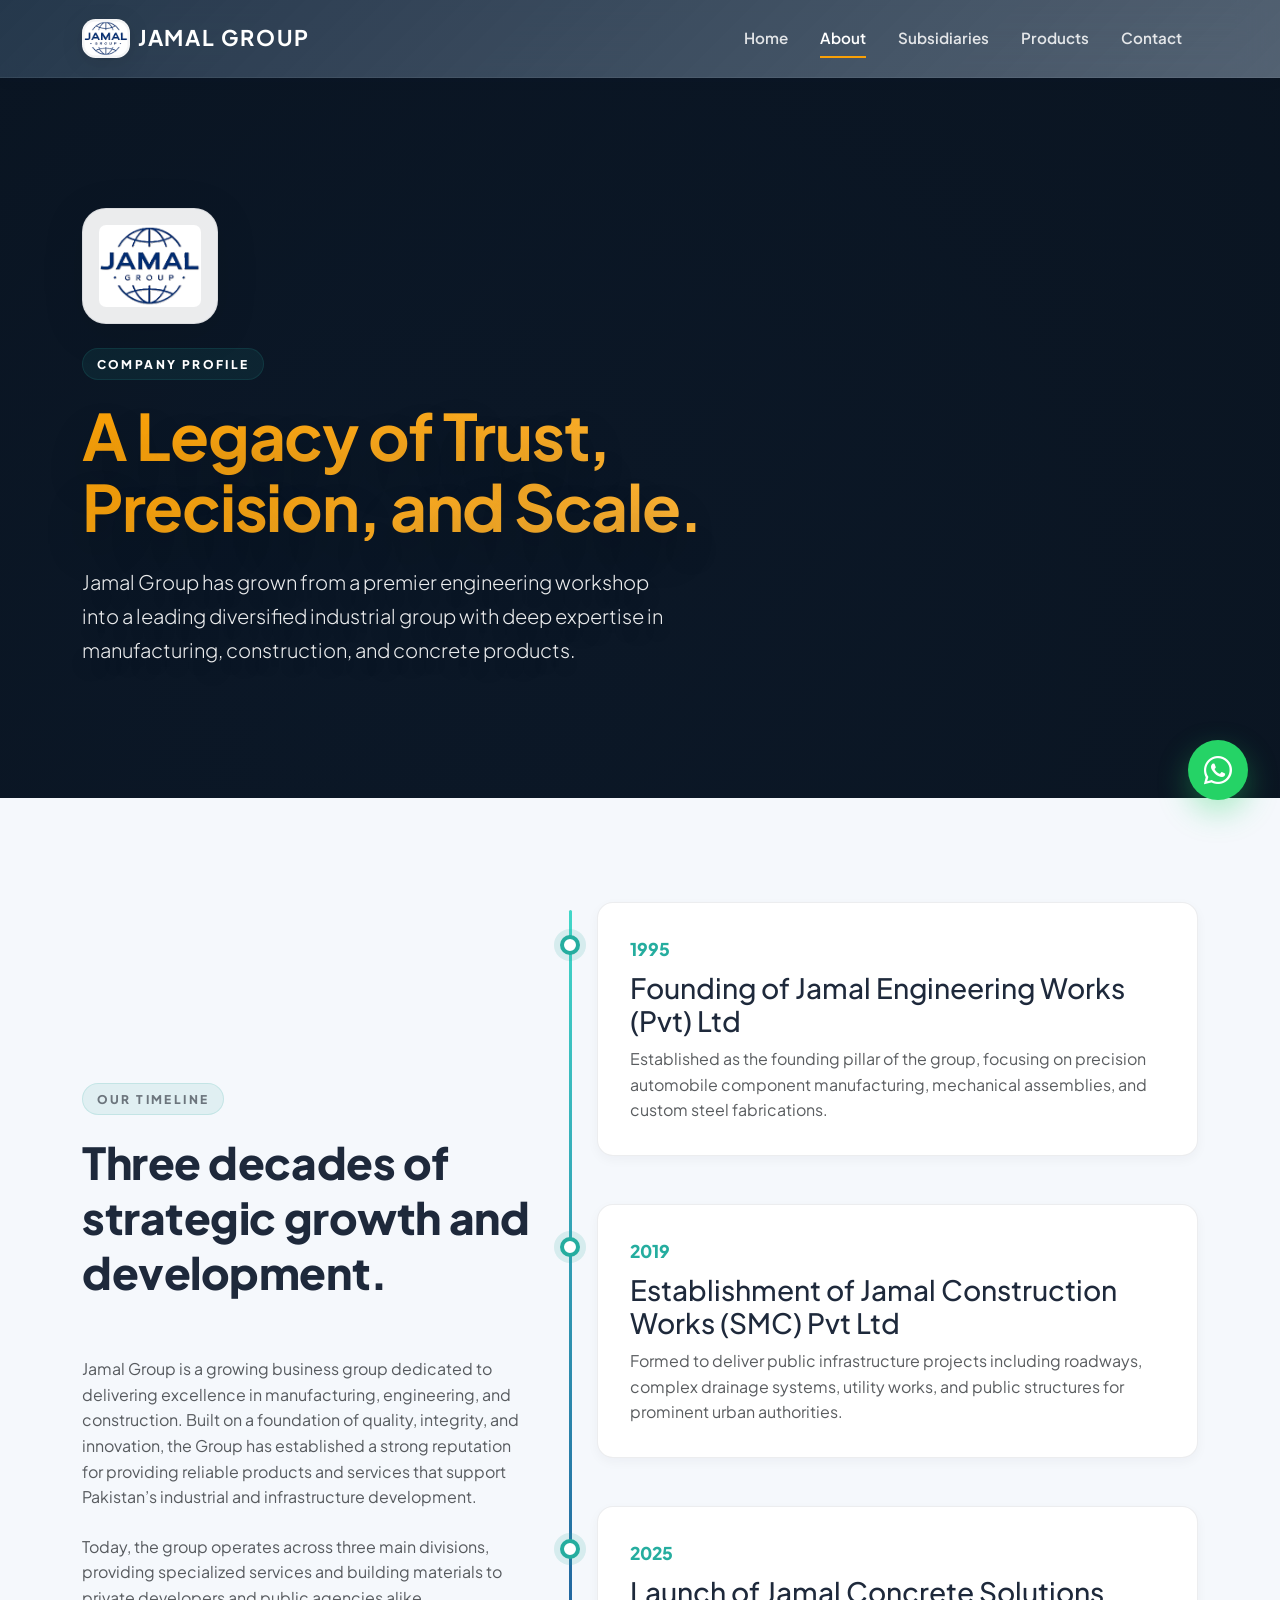
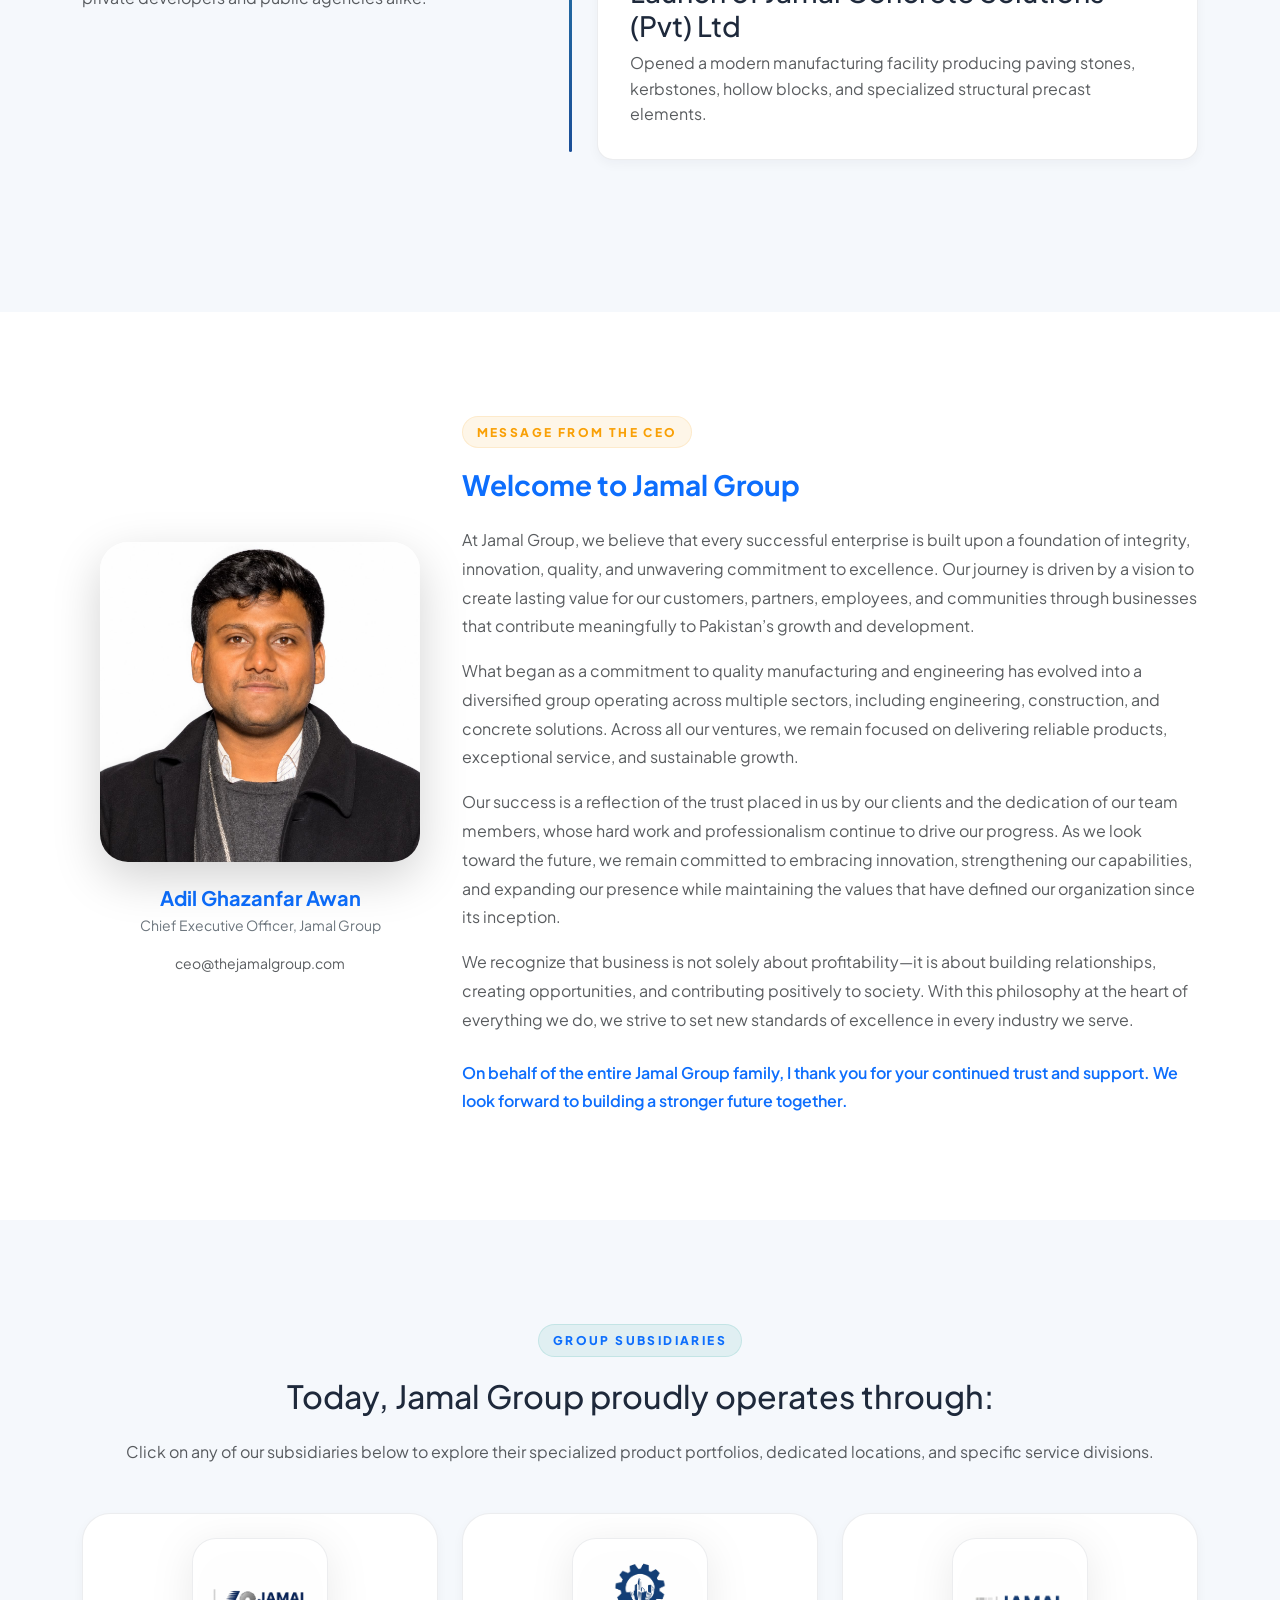
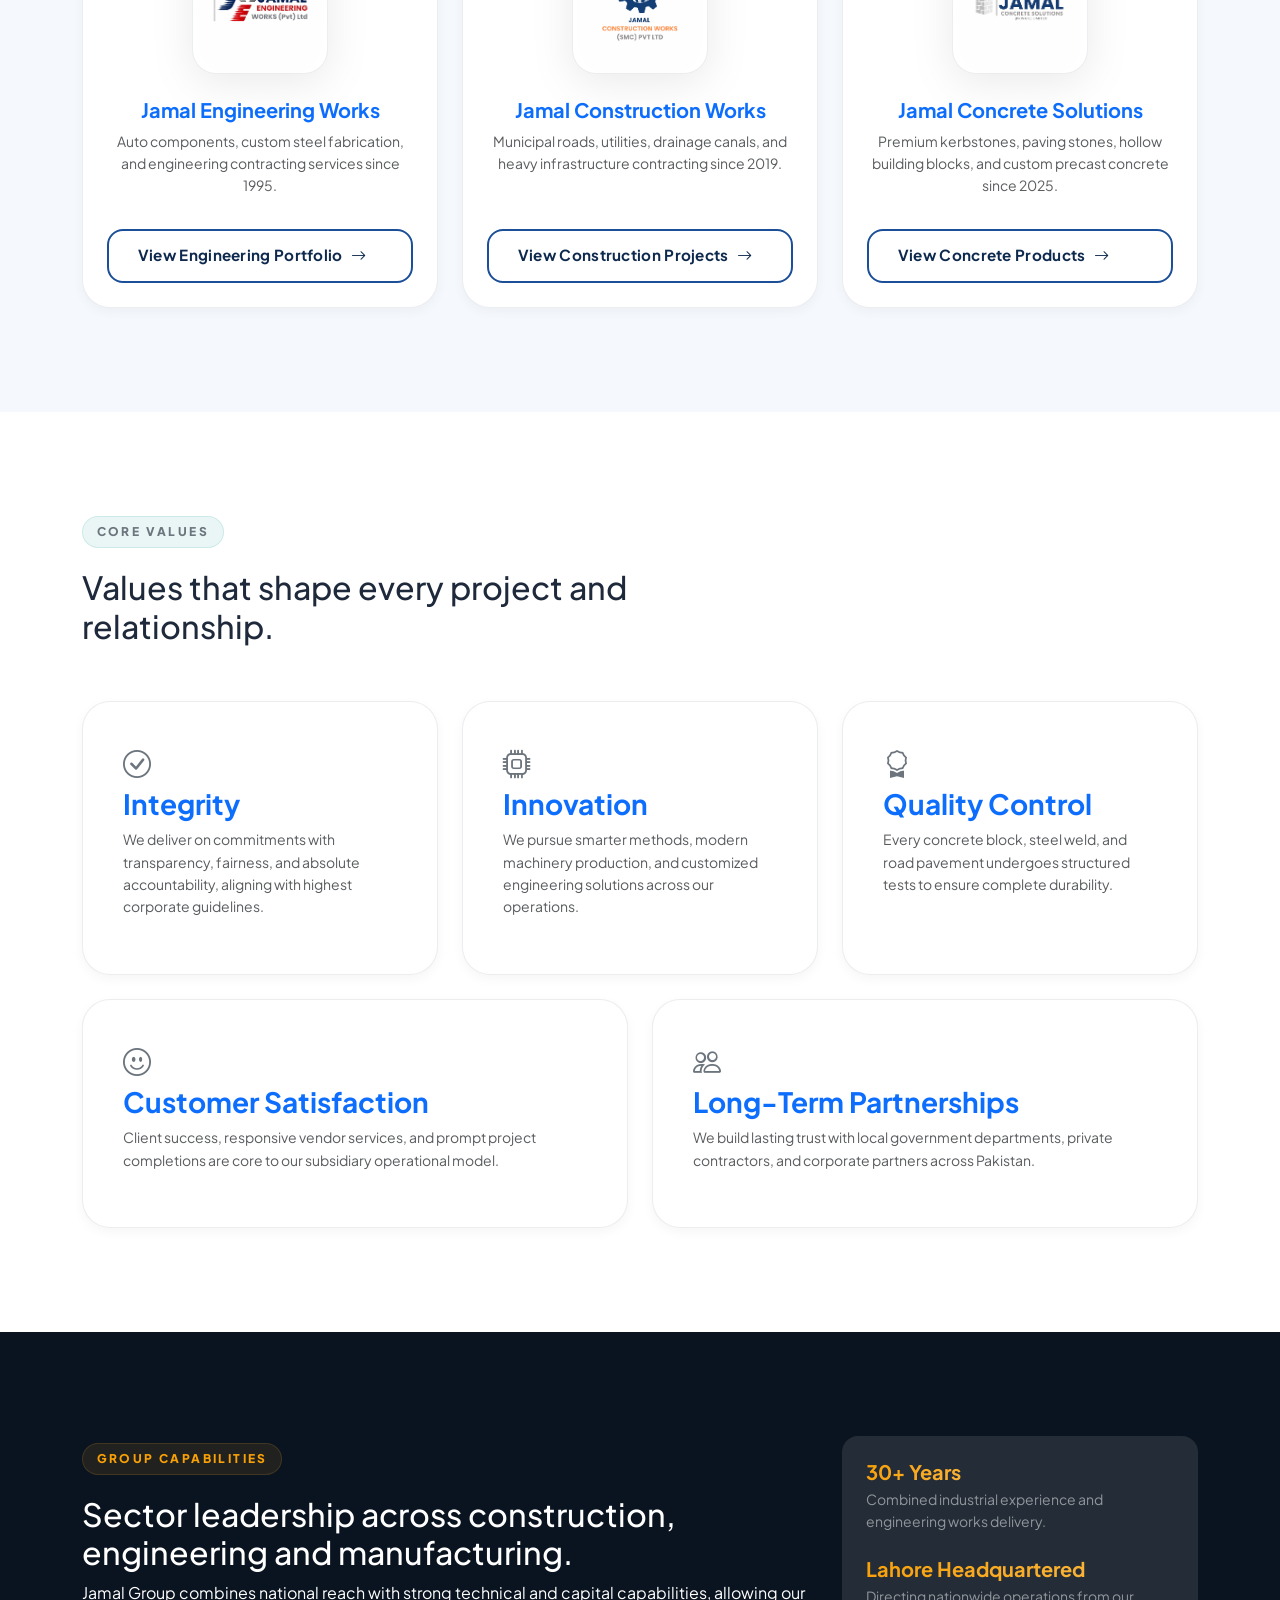
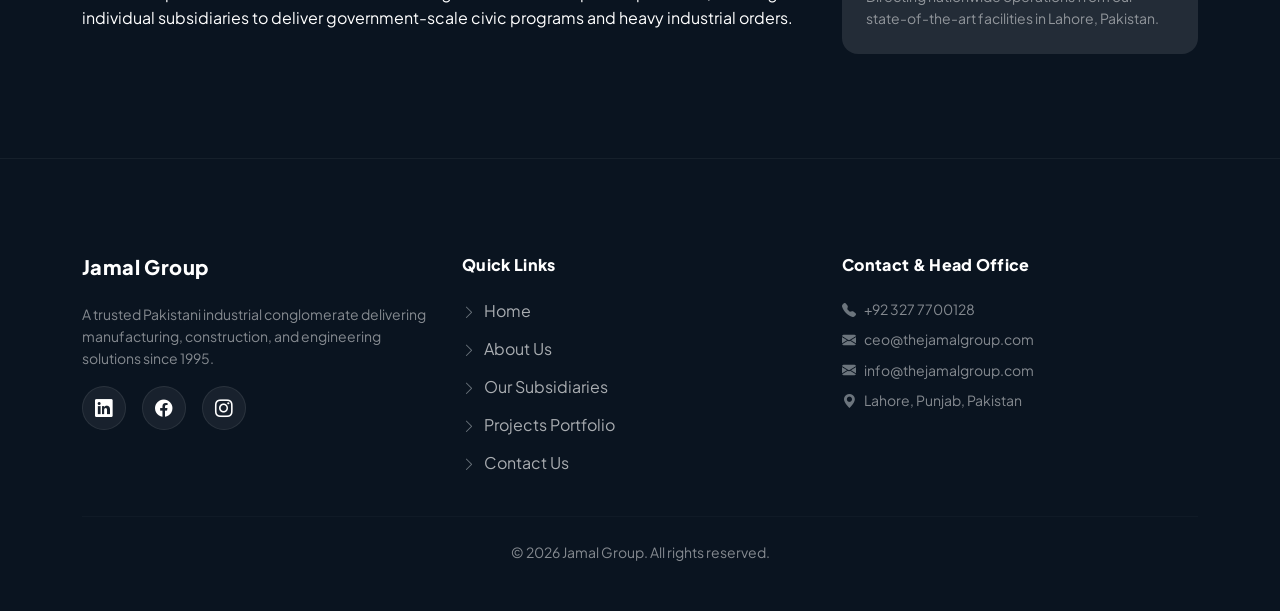
==== commit e87e3643: "more changes" ====
--- a/about.html
+++ b/about.html
@@ -4,6 +4,7 @@
   <meta charset="UTF-8" />
   <meta name="viewport" content="width=device-width, initial-scale=1.0" />
   <title>About Jamal Group | Corporate History &amp; Values</title>
+  <link rel="icon" href="assets/main_logo_whitebg.png" type="image/x-icon" />
   <meta name="description" content="Discover Jamal Group's history, vision, mission, and values as a leading Pakistani industrial group." />
   <link rel="preconnect" href="https://fonts.googleapis.com" />
   <link rel="preconnect" href="https://fonts.gstatic.com" crossorigin />
@@ -17,7 +18,7 @@
   <header class="navbar navbar-expand-lg navbar-dark sticky-top nav-main">
     <div class="container">
       <a class="navbar-brand fw-bold d-flex align-items-center gap-2" href="index.html">
-        <img src="assets/main_logo.png" alt="Jamal Group logo" class="brand-logo" />
+        <img src="assets/main_logo_whitebg.png" alt="Jamal Group logo" class="brand-logo" />
         JAMAL GROUP
       </a>
       <button class="navbar-toggler" type="button" data-bs-toggle="collapse" data-bs-target="#navMenu" aria-controls="navMenu" aria-expanded="false" aria-label="Toggle navigation">
@@ -28,7 +29,7 @@
           <li class="nav-item"><a class="nav-link" href="index.html">Home</a></li>
           <li class="nav-item"><a class="nav-link active" href="about.html">About</a></li>
           <li class="nav-item dropdown">
-            <a class="nav-link dropdown-toggle" href="subsidiaries.html" role="button" data-bs-toggle="dropdown" aria-expanded="false">
+            <a class="nav-link dropdown-hover" href="subsidiaries.html" role="button" data-bs-toggle="dropdown" aria-expanded="false">
               Subsidiaries
             </a>
             <ul class="dropdown-menu">
@@ -38,7 +39,7 @@
               <li><a class="dropdown-item" href="construction.html">Jamal Construction Works</a></li>
             </ul>
           </li>
-          <li class="nav-item"><a class="nav-link" href="projects.html">Projects</a></li>
+          <li class="nav-item"><a class="nav-link" href="products.html">Products</a></li>
           <li class="nav-item"><a class="nav-link" href="contact.html">Contact</a></li>
         </ul>
       </div>
@@ -51,8 +52,8 @@
       <div class="container py-6">
         <div class="row align-items-center gy-4">
           <div class="col-lg-7">
-            <img src="assets/main_logo.png" alt="Jamal Group logo" class="hero-logo" />
-            <span class="eyebrow text-primary">Company Profile</span>
+            <img src="assets/main_logo_whitebg.png" alt="Jamal Group logo" class="company-logo" />
+            <span class="eyebrow text-white">Company Profile</span>
             <h1 class="display-5 fw-bold text-white text-gradient-accent">A Legacy of Trust, Precision, and Scale.</h1>
             <p class="lead text-white-75">Jamal Group has grown from a premier engineering workshop into a leading diversified industrial group with deep expertise in manufacturing, construction, and concrete products.</p>
           </div>
@@ -203,7 +204,7 @@
           </div>
           <div class="col-md-6 reveal">
             <article class="feature-card h-100">
-              <i class="bi bi-handshake text-secondary fs-3"></i>
+              <i class="bi bi-people text-secondary fs-3"></i>
               <h3 class="fw-bold text-primary">Long-Term Partnerships</h3>
               <p class="text-muted small">We build lasting trust with local government departments, private contractors, and corporate partners across Pakistan.</p>
             </article>
--- a/css/style.css
+++ b/css/style.css
@@ -138,7 +138,7 @@
 }
 
 .nav-main .navbar-brand {
-  font-size: 1.3rem;
+  font-size: 1.35rem;
   letter-spacing: 0.08em;
   color: #fff;
   font-weight: 800;
@@ -146,9 +146,12 @@
 }
 
 .brand-logo {
-  width: 2.5rem;
+  width: 3rem;
   height: auto;
-  filter: drop-shadow(0 4px 8px rgba(0,0,0,0.15));
+  padding: 0.15rem;
+  background: rgba(255, 255, 255, 0.95);
+  border-radius: 0.85rem;
+  filter: drop-shadow(0 4px 10px rgba(0,0,0,0.12));
   transition: var(--transition);
 }
 
@@ -198,6 +201,16 @@
   margin-top: 1rem;
 }
 
+@media (min-width: 992px) {
+  .nav-main .dropdown:hover > .dropdown-menu {
+    display: block;
+  }
+
+  .nav-main .dropdown:hover > .dropdown-toggle::after {
+    transform: rotate(180deg);
+  }
+}
+
 .nav-main .dropdown-item {
   color: rgba(255, 255, 255, 0.8);
   font-weight: 500;
@@ -243,7 +256,7 @@
 .hero-overlay {
   position: absolute;
   inset: 0;
-  background: radial-gradient(circle at 20% 50%, rgba(10, 20, 32, 0.7) 0%, rgba(10, 20, 32, 0.9) 100%);
+  background: radial-gradient(circle at 20% 50%, rgba(10, 20, 32, 0.82) 0%, rgba(10, 20, 32, 0.97) 100%);
   z-index: 1;
 }
 
@@ -258,14 +271,16 @@
   line-height: 1.1;
   letter-spacing: -0.02em;
   margin-bottom: 1.5rem;
+  text-shadow: 0 22px 40px rgba(0, 0, 0, 0.22);
 }
 
 .hero p.lead {
   font-size: clamp(1.05rem, 2vw, 1.25rem);
   line-height: 1.7;
-  color: rgba(255, 255, 255, 0.85);
+  color: rgba(255, 255, 255, 0.92);
   margin-bottom: 2rem;
   max-width: 600px;
+  text-shadow: 0 12px 28px rgba(0, 0, 0, 0.2);
 }
 
 /* Hero Glass Card */
@@ -455,16 +470,21 @@
 }
 
 .company-logo {
-  width: 5rem;
-  height: 5rem;
+  width: 8.5rem;
+  height: auto;
+  max-height: 8.5rem;
   object-fit: contain;
   margin-bottom: 1.5rem;
-  transition: var(--transition);
-  filter: drop-shadow(0 4px 10px rgba(0,0,0,0.06));
+  padding: 1rem;
+  background: rgba(255, 255, 255, 0.92);
+  border-radius: 1.5rem;
+  border: 1px solid rgba(14, 34, 56, 0.08);
+  transition: var(--transition);
+  filter: drop-shadow(0 8px 20px rgba(0,0,0,0.09));
 }
 
 .card-subsidiary:hover .company-logo {
-  transform: scale(1.1);
+  transform: scale(1.08);
 }
 
 /* Stat Counters */
